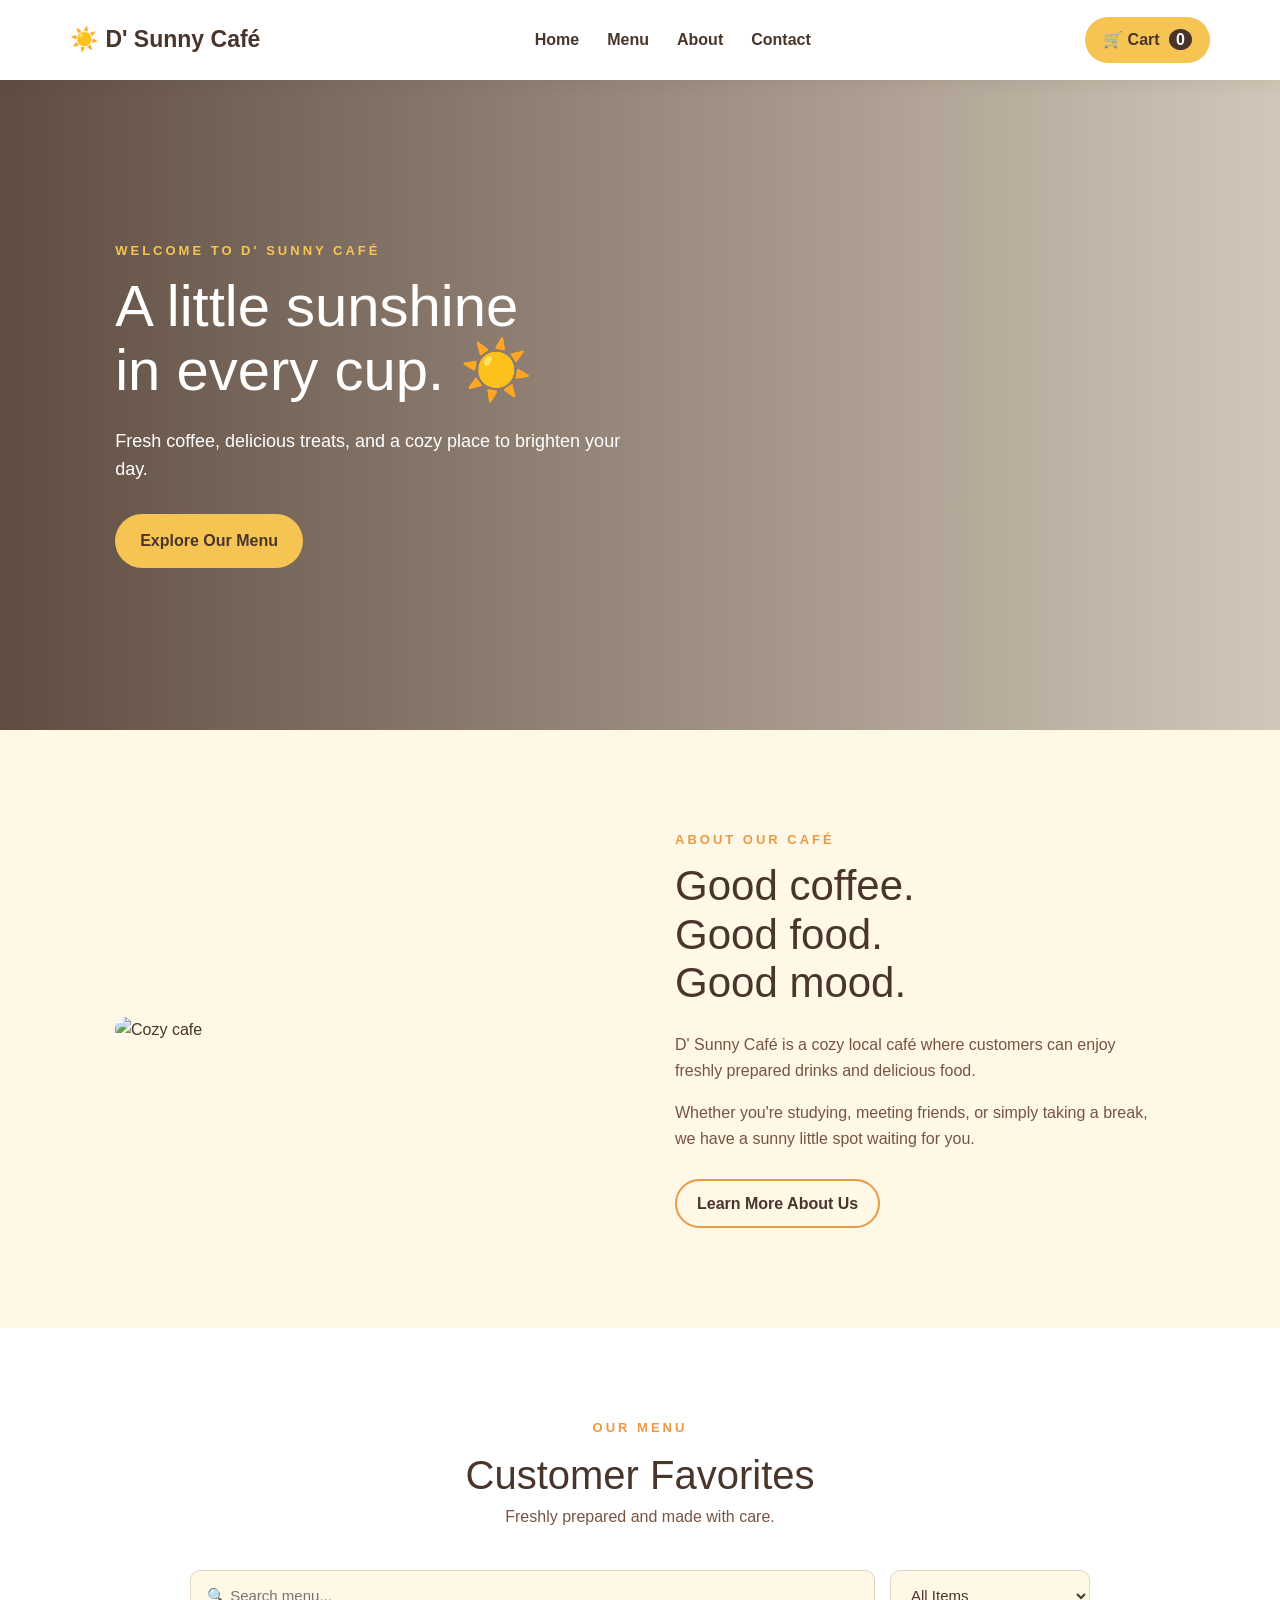
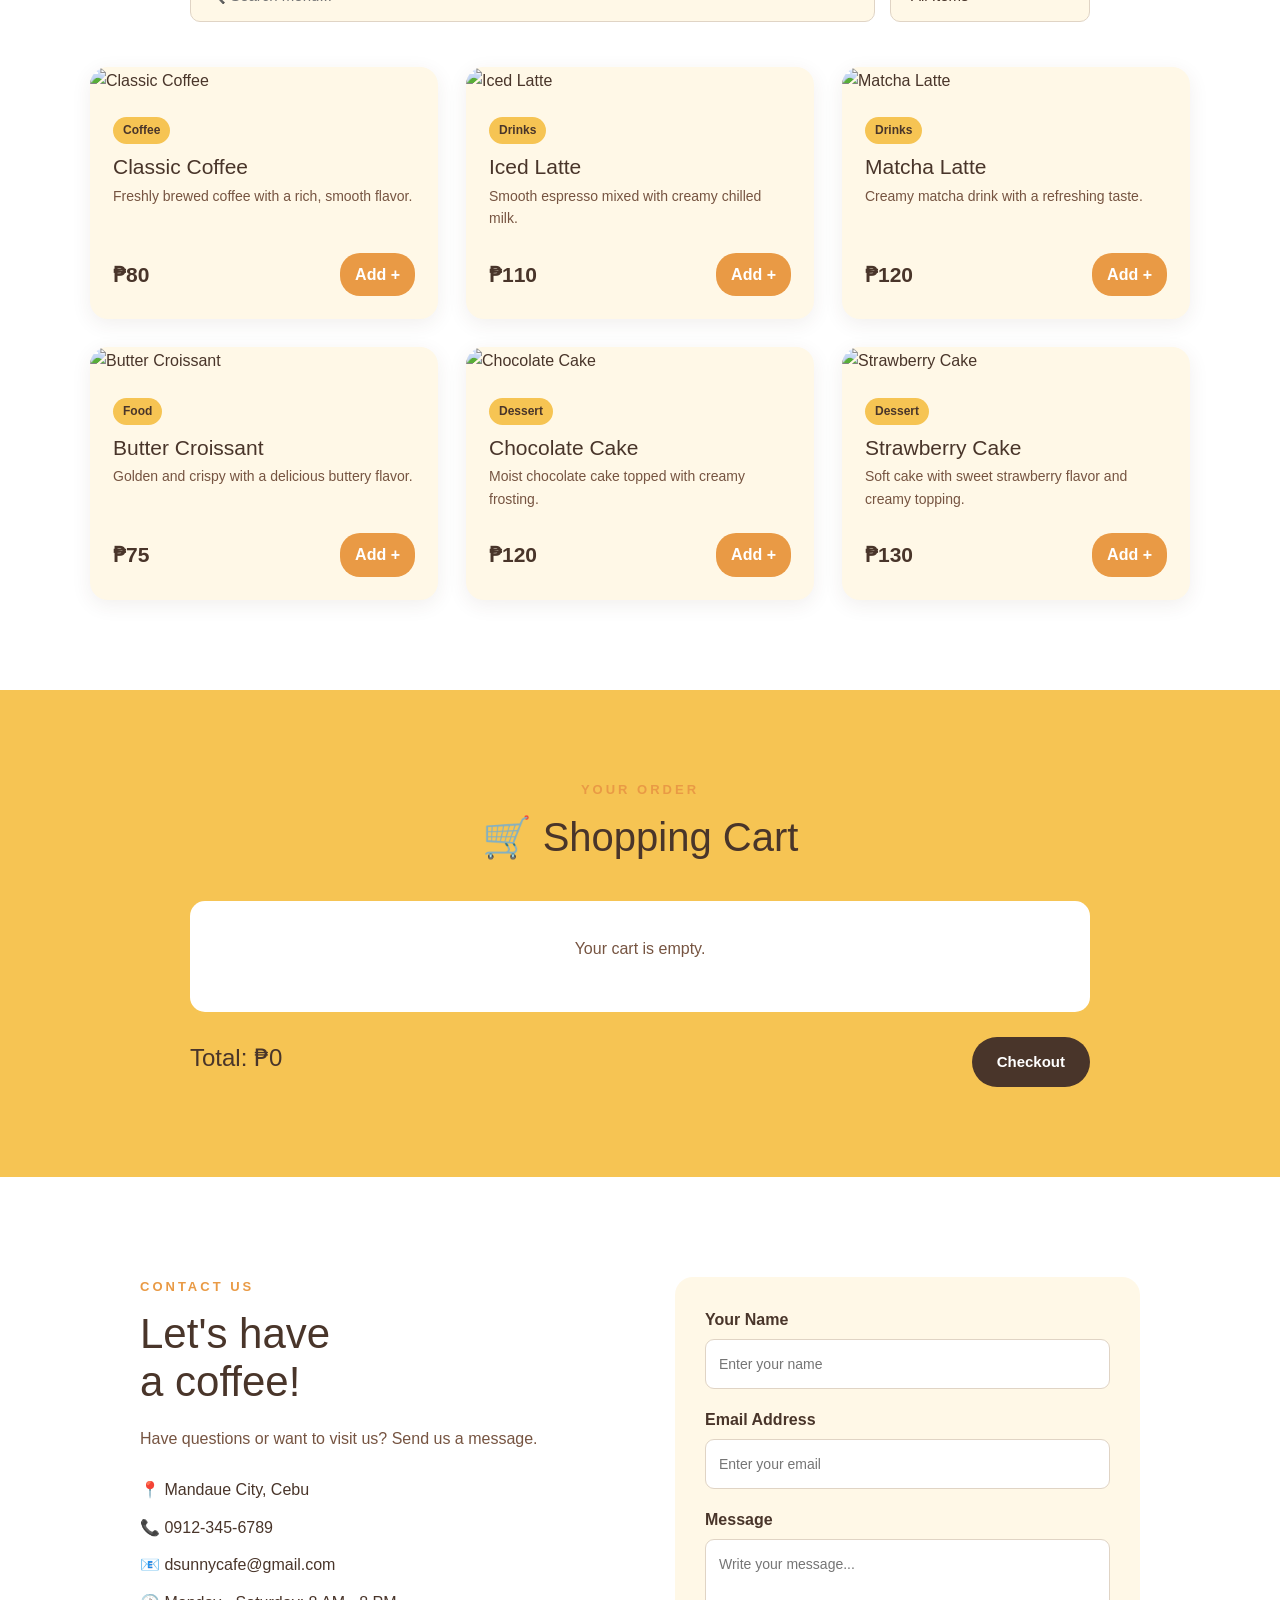
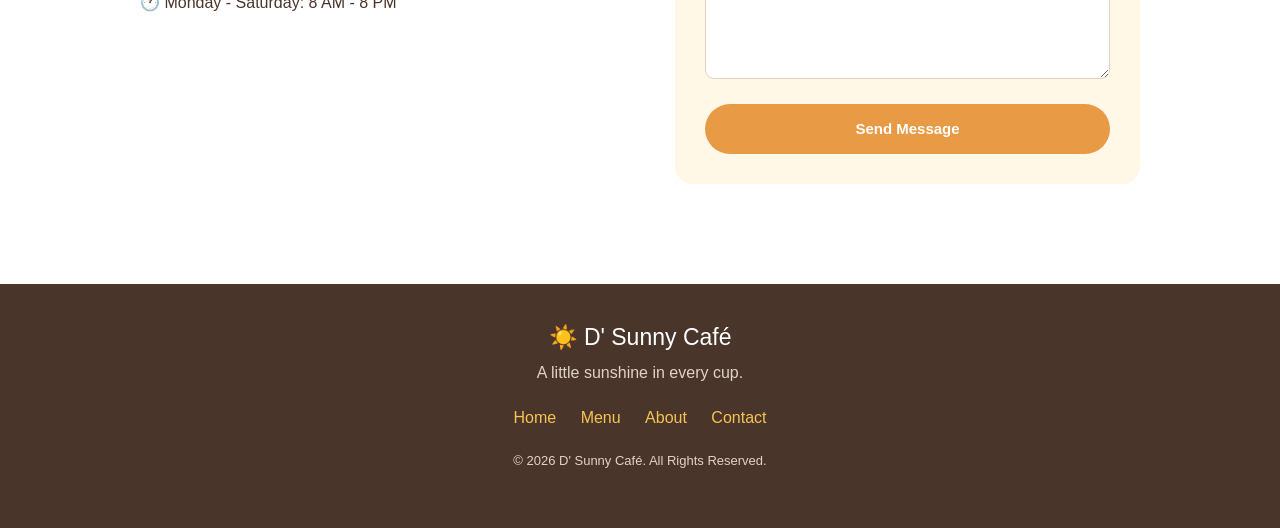
==== index.html @ ba23da24 "Add more bread" ====
<!DOCTYPE html>
<html lang="en">

<head>
    <meta charset="UTF-8">
    <meta name="viewport" content="width=device-width, initial-scale=1.0">

    <title>D' Sunny Café</title>

        <!-- Bootstrap CSS -->
    <link href="https://cdn.jsdelivr.net/npm/bootstrap@5.3.3/dist/css/bootstrap.min.css" rel="stylesheet">
    <link rel="stylesheet" href="style.css">
  
</head>

<body>

    <!-- ================= NAVIGATION ================= -->

    <header>

        <nav class="navbar">

            <a href="index.html" class="logo">
                ☀️ D' Sunny Café
            </a>

            <div class="nav-links">

                <a href="index.html">Home</a>

                <a href="#menu">Menu</a>

                <a href="about.html">About</a>

                <a href="#contact">Contact</a>

            </div>

            <button class="cart-button" onclick="goToCart()">
                🛒 Cart
                <span id="cart-count">0</span>
            </button>

        </nav>

    </header>


    <!-- ================= HERO ================= -->

    <section class="hero">

        <div class="hero-content">

            <p class="eyebrow">
                WELCOME TO D' SUNNY CAFÉ
            </p>

            <h1>
                A little sunshine<br>
                in every cup. ☀️
            </h1>

            <p class="hero-description">
                Fresh coffee, delicious treats, and a cozy
                place to brighten your day.
            </p>

            <a href="#menu" class="main-button">
                Explore Our Menu
            </a>

        </div>

    </section>


    <!-- ================= INTRODUCTION ================= -->

    <section class="intro">

        <div class="intro-image">

            <img
                src="https://images.unsplash.com/photo-1501339847302-ac426a4a7cbb?auto=format&fit=crop&w=1000&q=85"
                alt="Cozy cafe">

        </div>


        <div class="intro-text">

            <p class="eyebrow">
                ABOUT OUR CAFÉ
            </p>

            <h2>
                Good coffee.<br>
                Good food.<br>
                Good mood.
            </h2>

            <p>
                D' Sunny Café is a cozy local café where
                customers can enjoy freshly prepared drinks
                and delicious food.
            </p>

            <p>
                Whether you're studying, meeting friends,
                or simply taking a break, we have a sunny
                little spot waiting for you.
            </p>

            <a href="About.html" class="outline-button">
                Learn More About Us
            </a>

        </div>

    </section>


    <!-- ================= MENU ================= -->

    <section id="menu" class="menu-section">

        <div class="section-heading">

            <p class="eyebrow">
                OUR MENU
            </p>

            <h2>
                Customer Favorites
            </h2>

            <p>
                Freshly prepared and made with care.
            </p>

        </div>


        <!-- SEARCH + CATEGORY -->

        <div class="menu-controls">

            <input
                type="text"
                id="search"
                placeholder="🔍 Search menu..."
                onkeyup="filterMenu()">


            <select
                id="category"
                onchange="filterMenu()">

                <option value="all">
                    All Items
                </option>

                <option value="coffee">
                    Coffee
                </option>

                <option value="drinks">
                    Drinks
                </option>

                <option value="food">
                    Food
                </option>

                <option value="dessert">
                    Dessert
                </option>

            </select>

        </div>


        <!-- ================= PRODUCTS ================= -->

        <div class="menu-grid" id="menu-grid">


            <!-- PRODUCT 1 -->

            <div
                class="product-card"
                data-name="Classic Coffee"
                data-category="coffee">

                <img
                    src="https://images.unsplash.com/photo-1495474472287-4d71bcdd2085?auto=format&fit=crop&w=700&q=85"
                    alt="Classic Coffee">

                <div class="product-info">

                    <span class="category">
                        Coffee
                    </span>

                    <h3>
                        Classic Coffee
                    </h3>

                    <p>
                        Freshly brewed coffee with a rich,
                        smooth flavor.
                    </p>

                    <div class="product-bottom">

                        <strong>
                            ₱80
                        </strong>

                        <button
                            onclick="addToCart('Classic Coffee', 80)">

                            Add +

                        </button>

                    </div>

                </div>

            </div>


            <!-- PRODUCT 2 -->

            <div
                class="product-card"
                data-name="Iced Latte"
                data-category="drinks">

                <img
                    src="https://images.unsplash.com/photo-1461023058943-07fcbe16d735?auto=format&fit=crop&w=700&q=85"
                    alt="Iced Latte">

                <div class="product-info">

                    <span class="category">
                        Drinks
                    </span>

                    <h3>
                        Iced Latte
                    </h3>

                    <p>
                        Smooth espresso mixed with
                        creamy chilled milk.
                    </p>

                    <div class="product-bottom">

                        <strong>
                            ₱110
                        </strong>

                        <button
                            onclick="addToCart('Iced Latte', 110)">

                            Add +

                        </button>

                    </div>

                </div>

            </div>


            <!-- PRODUCT 3 -->

            <div
                class="product-card"
                data-name="Matcha Latte"
                data-category="drinks">

                <img
                    src="https://images.unsplash.com/photo-1515823064-d6e0c04616a7?auto=format&fit=crop&w=700&q=85"
                    alt="Matcha Latte">

                <div class="product-info">

                    <span class="category">
                        Drinks
                    </span>

                    <h3>
                        Matcha Latte
                    </h3>

                    <p>
                        Creamy matcha drink with
                        a refreshing taste.
                    </p>

                    <div class="product-bottom">

                        <strong>
                            ₱120
                        </strong>

                        <button
                            onclick="addToCart('Matcha Latte', 120)">

                            Add +

                        </button>

                    </div>

                </div>

            </div>


            <!-- PRODUCT 4 -->

            <div
                class="product-card"
                data-name="Butter Croissant"
                data-category="food">

                <img
                    src="https://images.unsplash.com/photo-1555507036-ab1f4038808a?auto=format&fit=crop&w=700&q=85"
                    alt="Butter Croissant">

                <div class="product-info">

                    <span class="category">
                        Food
                    </span>

                    <h3>
                        Butter Croissant
                    </h3>

                    <p>
                        Golden and crispy with
                        a delicious buttery flavor.
                    </p>

                    <div class="product-bottom">

                        <strong>
                            ₱75
                        </strong>

                        <button
                            onclick="addToCart('Butter Croissant', 75)">

                            Add +

                        </button>

                    </div>

                </div>

            </div>


            <!-- PRODUCT 5 -->

            <div
                class="product-card"
                data-name="Chocolate Cake"
                data-category="dessert">

                <img
                    src="https://images.unsplash.com/photo-1578985545062-69928b1d9587?auto=format&fit=crop&w=700&q=85"
                    alt="Chocolate Cake">

                <div class="product-info">

                    <span class="category">
                        Dessert
                    </span>

                    <h3>
                        Chocolate Cake
                    </h3>

                    <p>
                        Moist chocolate cake topped
                        with creamy frosting.
                    </p>

                    <div class="product-bottom">

                        <strong>
                            ₱120
                        </strong>

                        <button
                            onclick="addToCart('Chocolate Cake', 120)">

                            Add +

                        </button>

                    </div>

                </div>

            </div>


            <!-- PRODUCT 6 -->

            <div
                class="product-card"
                data-name="Strawberry Cake"
                data-category="dessert">

                <img
                    src="https://images.unsplash.com/photo-1565958011703-44f9829ba187?auto=format&fit=crop&w=700&q=85"
                    alt="Strawberry Cake">

                <div class="product-info">

                    <span class="category">
                        Dessert
                    </span>

                    <h3>
                        Strawberry Cake
                    </h3>

                    <p>
                        Soft cake with sweet strawberry
                        flavor and creamy topping.
                    </p>

                    <div class="product-bottom">

                        <strong>
                            ₱130
                        </strong>

                        <button
                            onclick="addToCart('Strawberry Cake', 130)">

                            Add +

                        </button>

                    </div>

                </div>

            </div>

        </div>

    </section>


    <!-- ================= CART ================= -->

    <section id="cart-section" class="cart-section">

        <div class="section-heading">

            <p class="eyebrow">
                YOUR ORDER
            </p>

            <h2>
                🛒 Shopping Cart
            </h2>

        </div>


        <div id="cart">

            <p class="empty-cart">
                Your cart is empty.
            </p>

        </div>


        <div class="cart-summary">

            <h3 id="total">
                Total: ₱0
            </h3>

            <button
                class="checkout-button"
                onclick="checkout()">

                Checkout

            </button>

        </div>

    </section>


    <!-- ================= CONTACT ================= -->

    <section id="contact" class="contact-section">

        <div class="contact-container">


            <div class="contact-info">

                <p class="eyebrow">
                    CONTACT US
                </p>

                <h2>
                    Let's have<br>
                    a coffee!
                </h2>

                <p>
                    Have questions or want to visit us?
                    Send us a message.
                </p>


                <div class="contact-details">

                    <p>
                        📍 Mandaue City, Cebu
                    </p>

                    <p>
                        📞 0912-345-6789
                    </p>

                    <p>
                        📧 dsunnycafe@gmail.com
                    </p>

                    <p>
                        🕐 Monday - Saturday: 8 AM - 8 PM
                    </p>

                </div>

            </div>


            <!-- CONTACT FORM -->

            <form id="contact-form">

                <label for="name">
                    Your Name
                </label>

                <input
                    type="text"
                    id="name"
                    placeholder="Enter your name"
                    required>


                <label for="email">
                    Email Address
                </label>

                <input
                    type="email"
                    id="email"
                    placeholder="Enter your email"
                    required>


                <label for="message">
                    Message
                </label>

                <textarea
                    id="message"
                    rows="5"
                    placeholder="Write your message..."
                    required></textarea>


                <button type="submit">
                    Send Message
                </button>

            </form>

        </div>

    </section>


    <!-- ================= FOOTER ================= -->

    <footer>

        <h3>
            ☀️ D' Sunny Café
        </h3>

        <p>
            A little sunshine in every cup.
        </p>

        <div class="footer-links">

            <a href="Index.html">
                Home
            </a>

            <a href="#menu">
                Menu
            </a>

            <a href="About.html">
                About
            </a>

            <a href="#contact">
                Contact
            </a>

        </div>

        <p class="copyright">
            © 2026 D' Sunny Café. All Rights Reserved.
        </p>

    </footer>

        <!-- Bootstrap JS -->
    <script src="https://cdn.jsdelivr.net/npm/bootstrap@5.3.3/dist/js/bootstrap.bundle.min.js"></script>
    <script src="script.js"></script>
</body>

</html>
---- style.css ----
/* ==========================================
   D' SUNNY CAFÉ
   COLOR PALETTE

   Dark Brown  #49352A
   Brown       #765441
   Sunny       #F6C453
   Orange      #E99A45
   Cream       #FFF8E7
   Sage        #879878
   White       #FFFFFF
========================================== */


/* ==========================================
   RESET
========================================== */

* {
    margin: 0;
    padding: 0;
    box-sizing: border-box;
}


html {
    scroll-behavior: smooth;
}


body {
    font-family:
        Arial,
        Helvetica,
        sans-serif;

    background: #FFF8E7;

    color: #49352A;

    line-height: 1.6;
}


/* ==========================================
   NAVIGATION
========================================== */

header {
    background: #FFFFFF;

    position: sticky;

    top: 0;

    z-index: 1000;

    box-shadow:
        0 3px 15px rgba(73, 53, 42, 0.08);
}


.navbar {
    max-width: 1200px;

    margin: auto;

    padding: 17px 30px;

    display: flex;

    justify-content: space-between;

    align-items: center;
}


.logo {
    color: #49352A;

    text-decoration: none;

    font-size: 23px;

    font-weight: bold;
}


.nav-links {
    display: flex;

    gap: 28px;
}


.nav-links a {
    color: #49352A;

    text-decoration: none;

    font-weight: bold;

    transition: 0.3s;
}


.nav-links a:hover {
    color: #E99A45;
}


.cart-button {
    border: none;

    background: #F6C453;

    color: #49352A;

    padding: 10px 18px;

    border-radius: 25px;

    text-decoration: none;

    font-weight: bold;

    cursor: pointer;

    transition: 0.3s;
}


.cart-button:hover {
    background: #E99A45;

    color: white;
}


#cart-count {
    background: #49352A;

    color: white;

    border-radius: 50%;

    padding: 2px 7px;

    margin-left: 5px;
}


/* ==========================================
   HERO
========================================== */

.hero {
    min-height: 650px;

    display: flex;

    align-items: center;

    padding: 70px 9%;

    background-image:

        linear-gradient(
            90deg,
            rgba(73, 53, 42, 0.88),
            rgba(73, 53, 42, 0.25)
        ),

        url(
            "https://images.unsplash.com/photo-1445116572660-236099ec97a0?auto=format&fit=crop&w=1600&q=85"
        );

    background-size: cover;

    background-position: center;
}


.hero-content {
    max-width: 650px;

    color: white;
}


.eyebrow {
    color: #E99A45;

    font-size: 13px;

    letter-spacing: 3px;

    font-weight: bold;

    margin-bottom: 12px;
}


.hero .eyebrow {
    color: #F6C453;
}


.hero h1 {
    font-size: 58px;

    line-height: 1.1;

    margin-bottom: 25px;
}


.hero-description {
    font-size: 18px;

    max-width: 520px;

    margin-bottom: 30px;
}


.main-button {
    display: inline-block;

    background: #F6C453;

    color: #49352A;

    padding: 14px 25px;

    border-radius: 30px;

    text-decoration: none;

    font-weight: bold;

    transition: 0.3s;
}


.main-button:hover {
    background: #E99A45;

    color: white;

    transform: translateY(-3px);
}


/* ==========================================
   INTRO
========================================== */

.intro {
    max-width: 1100px;

    margin: auto;

    padding: 100px 25px;

    display: grid;

    grid-template-columns: 1fr 1fr;

    gap: 70px;

    align-items: center;
}


.intro-image img {
    width: 100%;

    height: 450px;

    object-fit: cover;

    border-radius: 20px;
}


.intro-text h2 {
    font-size: 42px;

    line-height: 1.15;

    margin-bottom: 25px;
}


.intro-text p:not(.eyebrow) {
    color: #765441;

    margin-bottom: 17px;
}


.outline-button {
    display: inline-block;

    margin-top: 10px;

    border: 2px solid #E99A45;

    color: #49352A;

    padding: 10px 20px;

    border-radius: 25px;

    text-decoration: none;

    font-weight: bold;

    transition: 0.3s;
}


.outline-button:hover {
    background: #E99A45;

    color: white;
}


/* ==========================================
   MENU SECTION
========================================== */

.menu-section {
    background: #FFFFFF;

    padding: 90px 25px;
}


.section-heading {
    text-align: center;

    margin-bottom: 40px;
}


.section-heading h2 {
    font-size: 40px;

    margin-bottom: 5px;
}


.section-heading p:last-child {
    color: #765441;
}


/* ==========================================
   SEARCH + FILTER
========================================== */

.menu-controls {
    max-width: 900px;

    margin: 0 auto 45px;

    display: flex;

    gap: 15px;
}


.menu-controls input,
.menu-controls select {
    padding: 13px 16px;

    border: 1px solid #E0D4C5;

    border-radius: 10px;

    background: #FFF8E7;

    color: #49352A;

    font-size: 15px;

    outline: none;
}


.menu-controls input {
    flex: 1;
}


.menu-controls select {
    width: 200px;
}


.menu-controls input:focus,
.menu-controls select:focus {
    border-color: #E99A45;
}


/* ==========================================
   MENU GRID
========================================== */

.menu-grid {
    max-width: 1100px;

    margin: auto;

    display: grid;

    grid-template-columns:
        repeat(3, 1fr);

    gap: 28px;
}


/* ==========================================
   PRODUCT CARD
========================================== */

.product-card {
    background: #FFF8E7;

    border-radius: 18px;

    overflow: hidden;

    box-shadow:
        0 5px 20px rgba(73, 53, 42, 0.08);

    transition: 0.3s;
}


.product-card:hover {
    transform: translateY(-8px);

    box-shadow:
        0 12px 30px rgba(73, 53, 42, 0.15);
}


.product-card img {
    width: 100%;

    height: 280px;

    object-fit: cover;
}


.product-info {
    padding: 23px;
}


.category {
    display: inline-block;

    background: #F6C453;

    color: #49352A;

    padding: 4px 10px;

    border-radius: 15px;

    font-size: 12px;

    font-weight: bold;

    margin-bottom: 10px;
}


.product-info h3 {
    font-size: 21px;

    margin-bottom: 5px;
}


.product-info p {
    color: #765441;

    font-size: 14px;

    min-height: 50px;
}


.product-bottom {
    display: flex;

    justify-content: space-between;

    align-items: center;

    margin-top: 18px;
}


.product-bottom strong {
    font-size: 21px;

    color: #49352A;
}


.product-bottom button {
    border: none;

    background: #E99A45;

    color: white;

    padding: 9px 15px;

    border-radius: 20px;

    font-weight: bold;

    cursor: pointer;

    transition: 0.3s;
}


.product-bottom button:hover {
    background: #49352A;
}


/* ==========================================
   CART
========================================== */

.cart-section {
    padding: 90px 25px;

    background: #F6C453;
}


#cart {
    max-width: 900px;

    margin: auto;

    background: white;

    border-radius: 15px;

    overflow: hidden;
}


.empty-cart {
    text-align: center;

    padding: 35px;

    color: #765441;
}


.cart-item {
    display: grid;

    grid-template-columns:
        2fr 1fr 1fr auto;

    align-items: center;

    gap: 20px;

    padding: 20px 25px;

    border-bottom: 1px solid #eee;
}


.cart-product p {
    color: #765441;

    font-size: 13px;
}


.quantity-controls {
    display: flex;

    align-items: center;

    gap: 10px;
}


.quantity-controls button {
    border: none;

    background: #E99A45;

    color: white;

    width: 30px;

    height: 30px;

    border-radius: 50%;

    cursor: pointer;

    font-size: 18px;
}


.quantity-controls span {
    font-weight: bold;
}


.remove-button {
    border: none;

    background: #E9DED5;

    color: #765441;

    padding: 7px 12px;

    border-radius: 15px;

    cursor: pointer;
}


.remove-button:hover {
    background: #D8C8BC;
}


.cart-summary {
    max-width: 900px;

    margin: 25px auto 0;

    display: flex;

    justify-content: space-between;

    align-items: center;
}


.cart-summary h3 {
    font-size: 24px;
}


.checkout-button {
    border: none;

    background: #49352A;

    color: white;

    padding: 13px 25px;

    border-radius: 25px;

    cursor: pointer;

    font-weight: bold;

    font-size: 15px;
}


.checkout-button:hover {
    background: #765441;
}


/* ==========================================
   CONTACT
========================================== */

.contact-section {
    padding: 100px 25px;

    background: #FFFFFF;
}


.contact-container {
    max-width: 1000px;

    margin: auto;

    display: grid;

    grid-template-columns: 1fr 1fr;

    gap: 70px;

    align-items: start;
}


.contact-info h2 {
    font-size: 42px;

    line-height: 1.15;

    margin-bottom: 20px;
}


.contact-info > p:not(.eyebrow) {
    color: #765441;

    margin-bottom: 25px;
}


.contact-details p {
    margin: 12px 0;
}


/* ==========================================
   CONTACT FORM
========================================== */

#contact-form {
    background: #FFF8E7;

    padding: 30px;

    border-radius: 18px;
}


#contact-form label {
    display: block;

    font-weight: bold;

    margin-bottom: 6px;
}


#contact-form input,
#contact-form textarea {
    width: 100%;

    border: 1px solid #E0D4C5;

    padding: 13px;

    border-radius: 9px;

    margin-bottom: 18px;

    font-family: inherit;

    font-size: 14px;

    outline: none;

    background: white;
}


#contact-form input:focus,
#contact-form textarea:focus {
    border-color: #E99A45;
}


#contact-form button {
    width: 100%;

    border: none;

    background: #E99A45;

    color: white;

    padding: 13px;

    border-radius: 25px;

    font-weight: bold;

    cursor: pointer;

    font-size: 15px;
}


#contact-form button:hover {
    background: #49352A;
}


/* ==========================================
   ABOUT HERO
========================================== */

.about-hero {
    min-height: 450px;

    display: flex;

    justify-content: center;

    align-items: center;

    text-align: center;

    padding: 50px;

    color: white;

    background-image:

        linear-gradient(
            rgba(73, 53, 42, 0.75),
            rgba(73, 53, 42, 0.75)
        ),

        url(
            "https://images.unsplash.com/photo-1495474472287-4d71bcdd2085?auto=format&fit=crop&w=1600&q=85"
        );

    background-size: cover;

    background-position: center;
}


.about-hero .eyebrow {
    color: #F6C453;
}


.about-hero h1 {
    font-size: 52px;

    line-height: 1.1;

    margin-bottom: 20px;
}


/* ==========================================
   ABOUT SECTION
========================================== */

.about-section {
    max-width: 1100px;

    margin: auto;

    padding: 100px 25px;

    display: grid;

    grid-template-columns: 1fr 1fr;

    gap: 70px;

    align-items: center;
}


.about-image img {
    width: 100%;

    height: 500px;

    object-fit: cover;

    border-radius: 20px;
}


.about-text h2 {
    font-size: 40px;

    line-height: 1.15;

    margin-bottom: 25px;
}


.about-text p {
    color: #765441;

    margin-bottom: 15px;
}


.about-text h3 {
    margin-top: 25px;

    margin-bottom: 5px;
}


/* ==========================================
   VALUES
========================================== */

.values-section {
    background: #FFFFFF;

    padding: 90px 25px;
}


.values-grid {
    max-width: 1000px;

    margin: auto;

    display: grid;

    grid-template-columns:
        repeat(3, 1fr);

    gap: 25px;
}


.value-card {
    background: #FFF8E7;

    padding: 35px 25px;

    text-align: center;

    border-radius: 18px;
}


.value-icon {
    font-size: 40px;

    margin-bottom: 15px;
}


.value-card h3 {
    margin-bottom: 10px;
}


.value-card p {
    color: #765441;
}


/* ==========================================
   ABOUT CTA
========================================== */

.about-cta {
    padding: 80px 25px;

    text-align: center;

    background: #899878;

    color: white;
}


.about-cta h2 {
    font-size: 35px;

    margin-bottom: 10px;
}


.about-cta p {
    margin-bottom: 25px;
}


.about-cta a {
    display: inline-block;

    background: white;

    color: #49352A;

    padding: 12px 23px;

    border-radius: 25px;

    text-decoration: none;

    font-weight: bold;
}


/* ==========================================
   FOOTER
========================================== */

footer {
    background: #49352A;

    color: white;

    text-align: center;

    padding: 40px 25px;
}


footer h3 {
    font-size: 23px;

    margin-bottom: 8px;
}


footer p {
    color: #E0D4C5;
}


.footer-links {
    margin: 20px 0;
}


.footer-links a {
    color: #F6C453;

    text-decoration: none;

    margin: 0 10px;
}


.footer-links a:hover {
    text-decoration: underline;
}


.copyright {
    margin-top: 20px;

    font-size: 13px;
}


/* ==========================================
   RESPONSIVE
========================================== */

@media (max-width: 950px) {

    .navbar {
        flex-wrap: wrap;

        gap: 15px;
    }


    .menu-grid {
        grid-template-columns:
            repeat(2, 1fr);
    }


    .intro,
    .about-section,
    .contact-container {
        grid-template-columns: 1fr;

        gap: 40px;
    }


    .values-grid {
        grid-template-columns:
            repeat(2, 1fr);
    }


    .hero h1 {
        font-size: 48px;
    }

}


@media (max-width: 650px) {

    .navbar {
        flex-direction: column;
    }


    .nav-links {
        flex-wrap: wrap;

        justify-content: center;

        gap: 15px;
    }


    .menu-grid {
        grid-template-columns: 1fr;
    }


    .menu-controls {
        flex-direction: column;
    }


    .menu-controls select {
        width: 100%;
    }


    .hero {
        min-height: 550px;

        padding: 40px 25px;
    }


    .hero h1 {
        font-size: 38px;
    }


    .intro-text h2,
    .contact-info h2,
    .about-text h2 {
        font-size: 32px;
    }


    .about-hero h1 {
        font-size: 38px;
    }


    .cart-item {
        grid-template-columns: 1fr;

        gap: 10px;
    }


    .cart-summary {
        flex-direction: column;

        gap: 20px;
    }


    .values-grid {
        grid-template-columns: 1fr;
    }

}
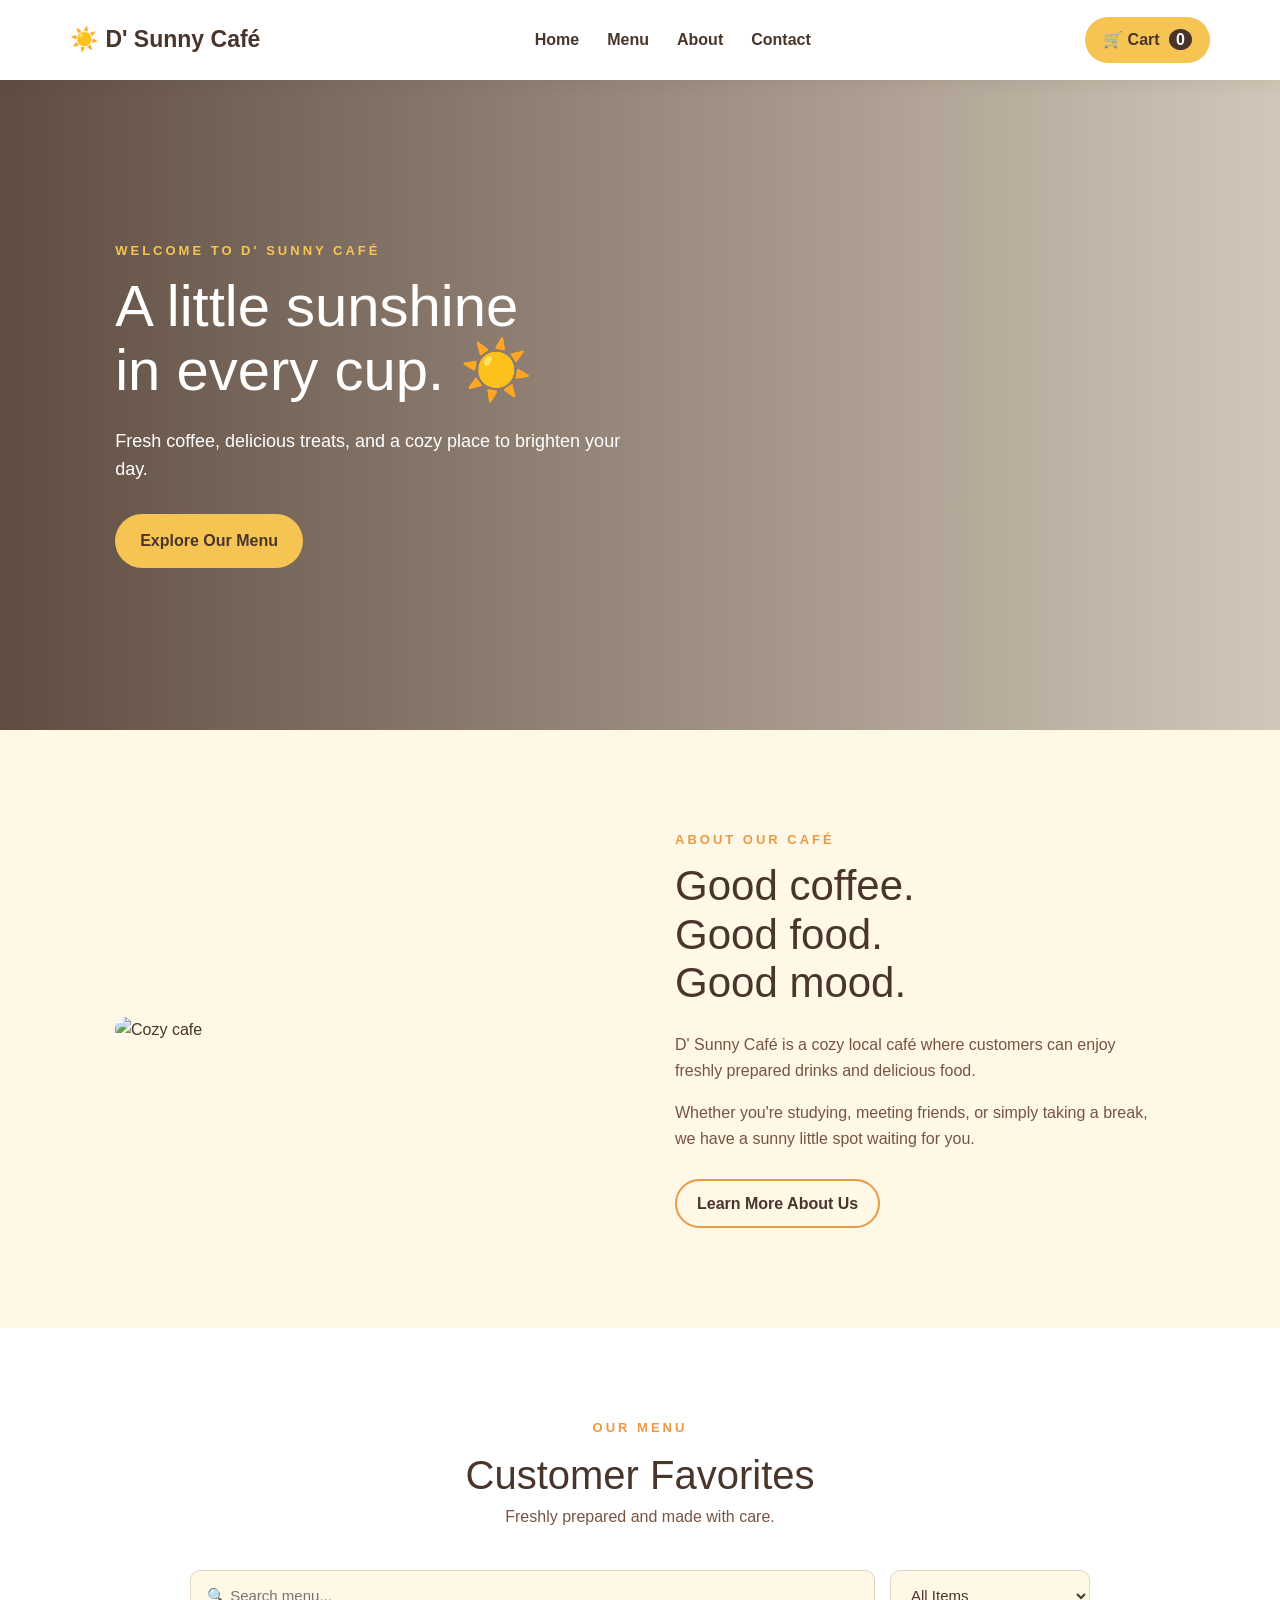
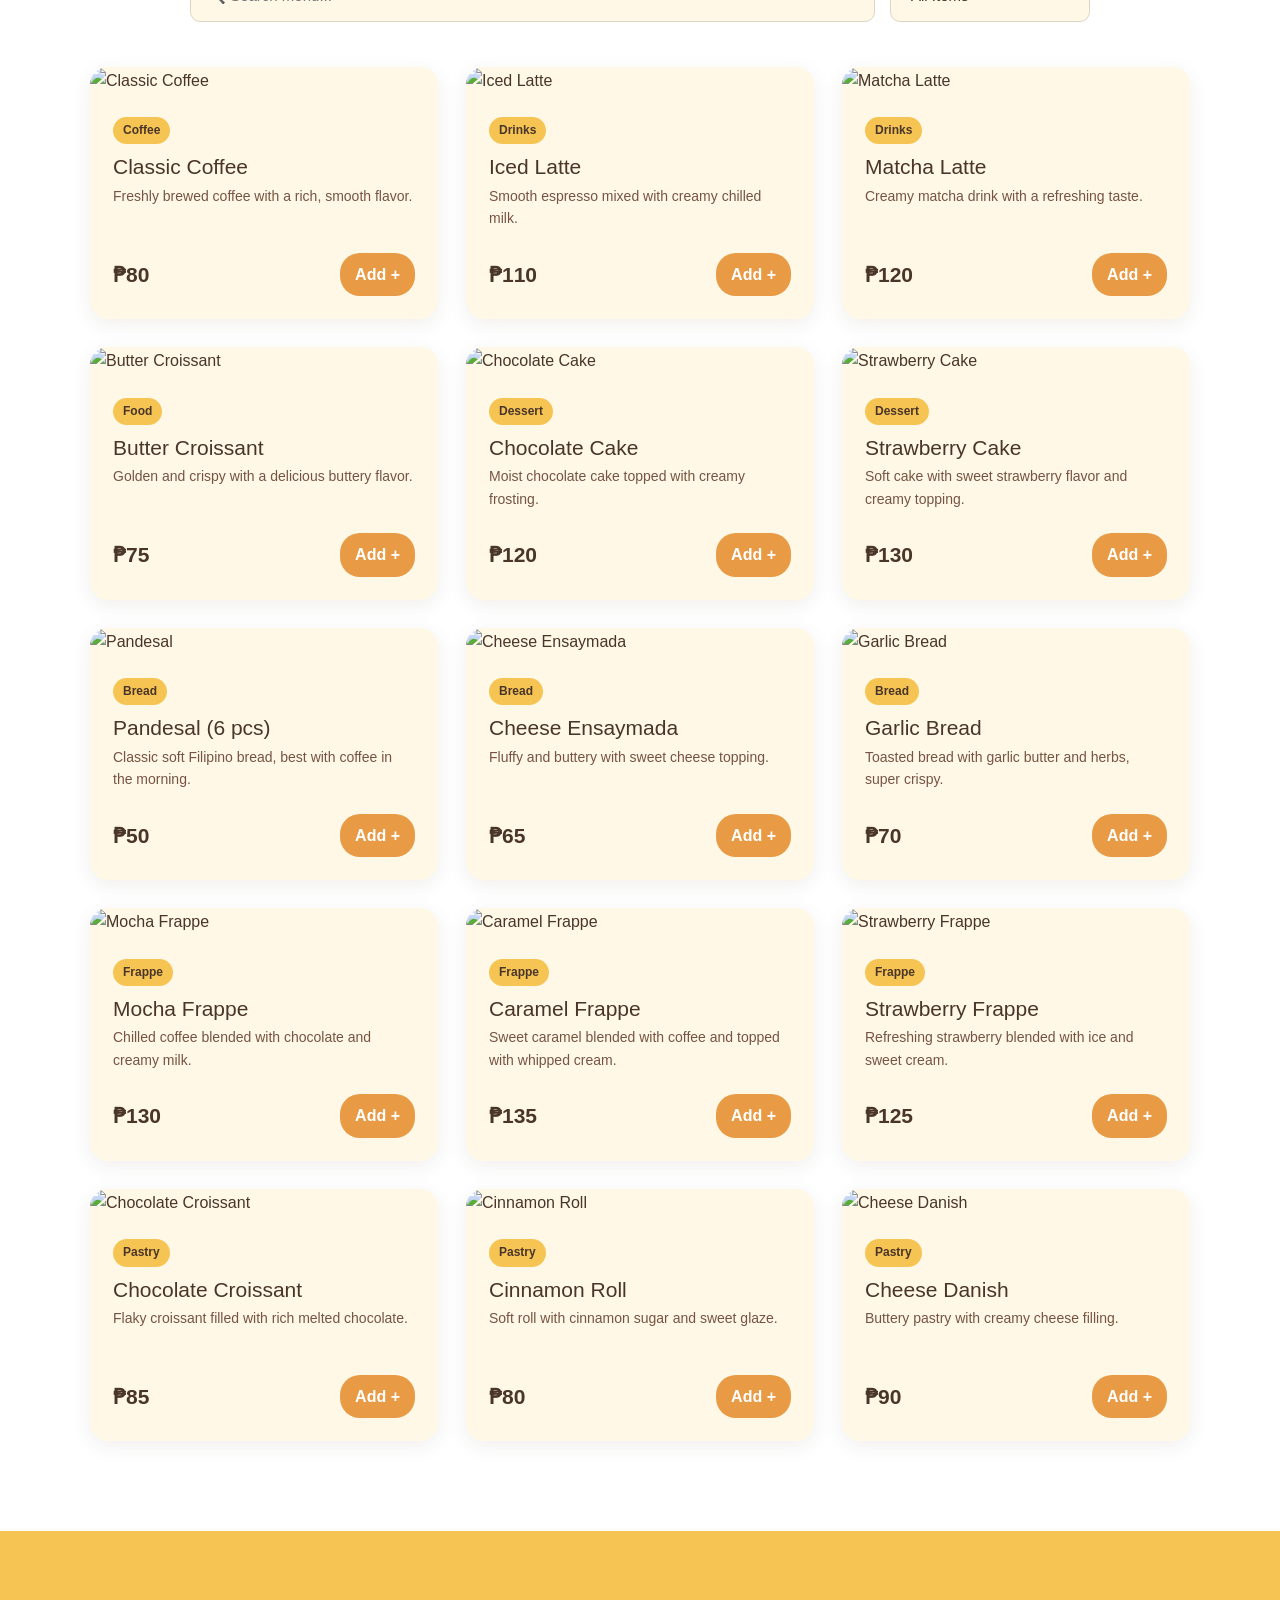
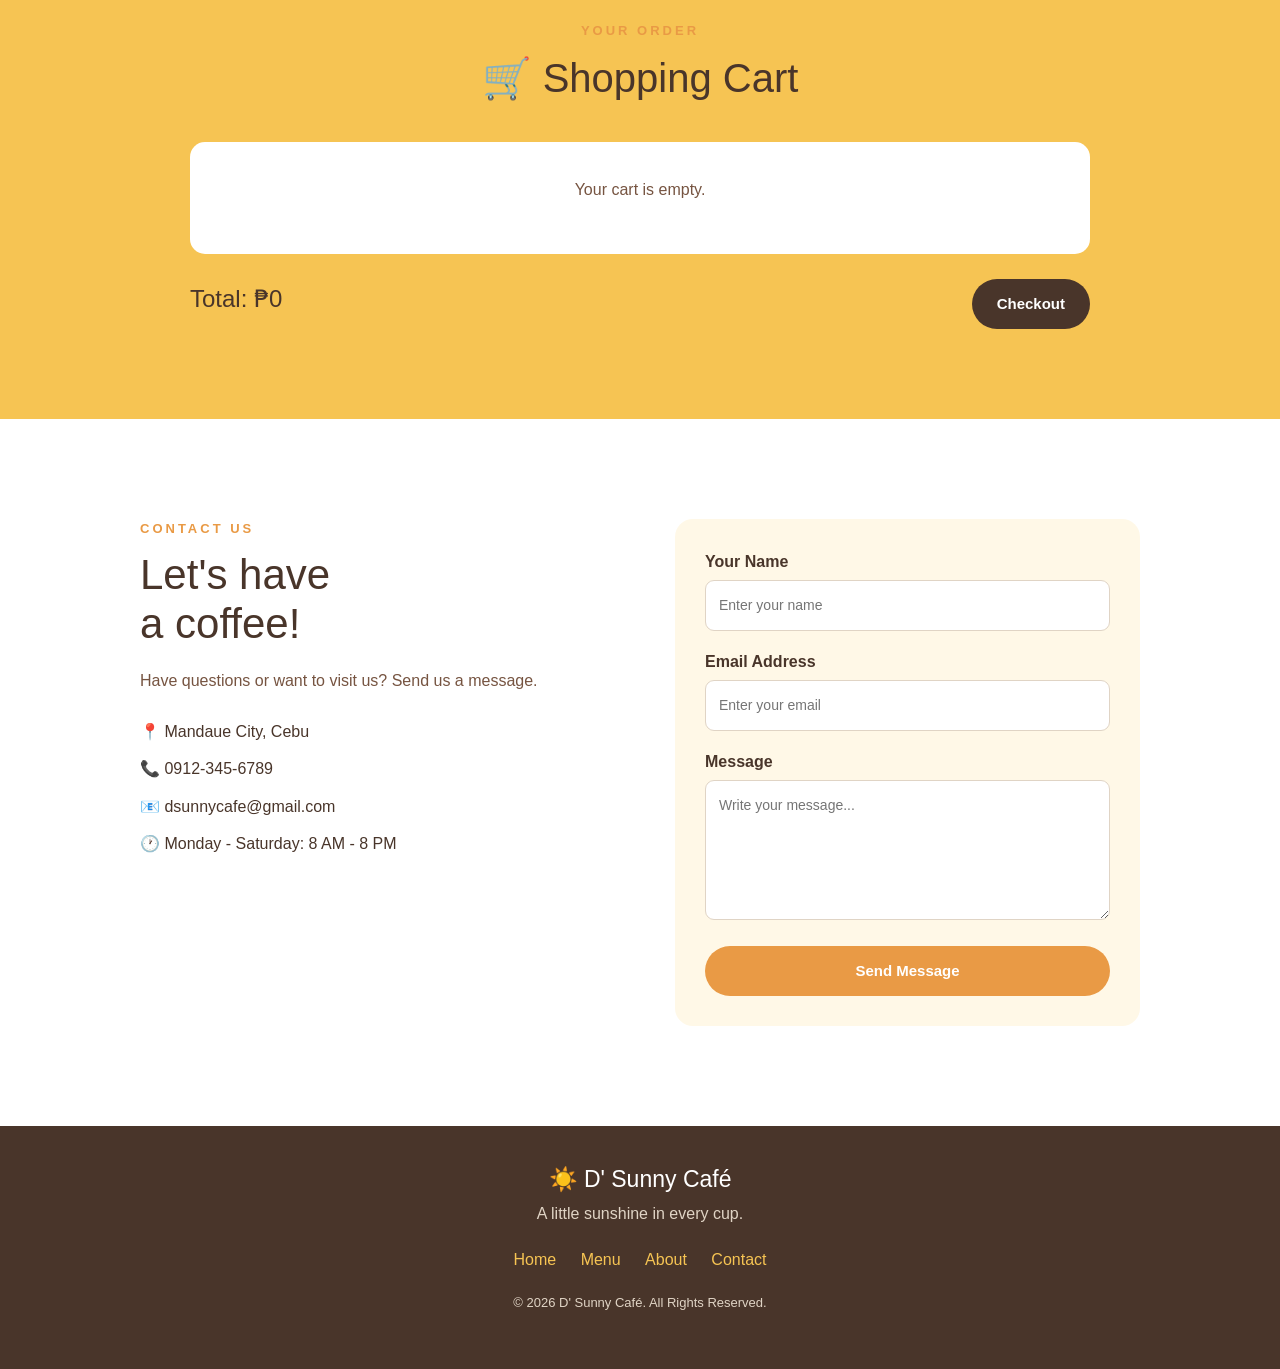
==== commit 32427a6d: "Add more drinks products like frappe" ====
--- a/index.html
+++ b/index.html
@@ -143,7 +143,7 @@
         </div>
 
 
-        <!-- SEARCH + CATEGORY -->
+<!-- SEARCH + CATEGORY -->
 
         <div class="menu-controls">
 
@@ -153,7 +153,6 @@
                 placeholder="🔍 Search menu..."
                 onkeyup="filterMenu()">
 
-
             <select
                 id="category"
                 onchange="filterMenu()">
@@ -178,15 +177,25 @@
                     Dessert
                 </option>
 
+                <option value="bread">
+                    Bread
+                </option>
+
+                <option value="frappe">
+                    Frappe
+                </option>
+
+                <option value="pastry">
+                    Pastry
+                </option>
+
             </select>
 
         </div>
 
-
         <!-- ================= PRODUCTS ================= -->
 
         <div class="menu-grid" id="menu-grid">
-
 
             <!-- PRODUCT 1 -->
 
@@ -233,7 +242,6 @@
 
             </div>
 
-
             <!-- PRODUCT 2 -->
 
             <div
@@ -279,7 +287,6 @@
 
             </div>
 
-
             <!-- PRODUCT 3 -->
 
             <div
@@ -325,7 +332,6 @@
 
             </div>
 
-
             <!-- PRODUCT 4 -->
 
             <div
@@ -371,7 +377,6 @@
 
             </div>
 
-
             <!-- PRODUCT 5 -->
 
             <div
@@ -417,7 +422,6 @@
 
             </div>
 
-
             <!-- PRODUCT 6 -->
 
             <div
@@ -463,10 +467,135 @@
 
             </div>
 
+            <!-- PRODUCT 7 - BREAD -->
+            <div class="product-card" data-name="Pandesal (6 pcs)" data-category="bread">
+                <img src="https://images.unsplash.com/photo-1549931319-a545dcf3bc73?auto=format&fit=crop&w=700&q=85" alt="Pandesal">
+                <div class="product-info">
+                    <span class="category">Bread</span>
+                    <h3>Pandesal (6 pcs)</h3>
+                    <p>Classic soft Filipino bread, best with coffee in the morning.</p>
+                    <div class="product-bottom">
+                        <strong>₱50</strong>
+                        <button onclick="addToCart('Pandesal (6 pcs)', 50)">Add +</button>
+                    </div>
+                </div>
+            </div>
+
+            <!-- PRODUCT 8 - BREAD -->
+            <div class="product-card" data-name="Cheese Ensaymada" data-category="bread">
+                <img src="https://images.unsplash.com/photo-1509440159596-0249088772ff?auto=format&fit=crop&w=700&q=85" alt="Cheese Ensaymada">
+                <div class="product-info">
+                    <span class="category">Bread</span>
+                    <h3>Cheese Ensaymada</h3>
+                    <p>Fluffy and buttery with sweet cheese topping.</p>
+                    <div class="product-bottom">
+                        <strong>₱65</strong>
+                        <button onclick="addToCart('Cheese Ensaymada', 65)">Add +</button>
+                    </div>
+                </div>
+            </div>
+
+            <!-- PRODUCT 9 - BREAD -->
+            <div class="product-card" data-name="Garlic Bread" data-category="bread">
+                <img src="https://images.unsplash.com/photo-1619531038897-deaff57a9df3?auto=format&fit=crop&w=700&q=85" alt="Garlic Bread">
+                <div class="product-info">
+                    <span class="category">Bread</span>
+                    <h3>Garlic Bread</h3>
+                    <p>Toasted bread with garlic butter and herbs, super crispy.</p>
+                    <div class="product-bottom">
+                        <strong>₱70</strong>
+                        <button onclick="addToCart('Garlic Bread', 70)">Add +</button>
+                    </div>
+                </div>
+            </div>
+
+            <!-- PRODUCT 10 - FRAPPE -->
+            <div class="product-card" data-name="Mocha Frappe" data-category="frappe">
+                <img src="https://images.unsplash.com/photo-1461023058943-07fcbe16d735?auto=format&fit=crop&w=700&q=85" alt="Mocha Frappe">
+                <div class="product-info">
+                    <span class="category">Frappe</span>
+                    <h3>Mocha Frappe</h3>
+                    <p>Chilled coffee blended with chocolate and creamy milk.</p>
+                    <div class="product-bottom">
+                        <strong>₱130</strong>
+                        <button onclick="addToCart('Mocha Frappe', 130)">Add +</button>
+                    </div>
+                </div>
+            </div>
+
+            <!-- PRODUCT 11 - FRAPPE -->
+            <div class="product-card" data-name="Caramel Frappe" data-category="frappe">
+                <img src="https://images.unsplash.com/photo-1579954115545-a95591f28bfc?auto=format&fit=crop&w=700&q=85" alt="Caramel Frappe">
+                <div class="product-info">
+                    <span class="category">Frappe</span>
+                    <h3>Caramel Frappe</h3>
+                    <p>Sweet caramel blended with coffee and topped with whipped cream.</p>
+                    <div class="product-bottom">
+                        <strong>₱135</strong>
+                        <button onclick="addToCart('Caramel Frappe', 135)">Add +</button>
+                    </div>
+                </div>
+            </div>
+
+            <!-- PRODUCT 12 - FRAPPE -->
+            <div class="product-card" data-name="Strawberry Frappe" data-category="frappe">
+                <img src="https://images.unsplash.com/photo-1553530666-ba11a985da69?auto=format&fit=crop&w=700&q=85" alt="Strawberry Frappe">
+                <div class="product-info">
+                    <span class="category">Frappe</span>
+                    <h3>Strawberry Frappe</h3>
+                    <p>Refreshing strawberry blended with ice and sweet cream.</p>
+                    <div class="product-bottom">
+                        <strong>₱125</strong>
+                        <button onclick="addToCart('Strawberry Frappe', 125)">Add +</button>
+                    </div>
+                </div>
+            </div>
+
+            <!-- PRODUCT 13 - PASTRY -->
+            <div class="product-card" data-name="Chocolate Croissant" data-category="pastry">
+                <img src="https://images.unsplash.com/photo-1556911220-e15b29be8c8f?auto=format&fit=crop&w=700&q=85" alt="Chocolate Croissant">
+                <div class="product-info">
+                    <span class="category">Pastry</span>
+                    <h3>Chocolate Croissant</h3>
+                    <p>Flaky croissant filled with rich melted chocolate.</p>
+                    <div class="product-bottom">
+                        <strong>₱85</strong>
+                        <button onclick="addToCart('Chocolate Croissant', 85)">Add +</button>
+                    </div>
+                </div>
+            </div>
+
+            <!-- PRODUCT 14 - PASTRY -->
+            <div class="product-card" data-name="Cinnamon Roll" data-category="pastry">
+                <img src="https://images.unsplash.com/photo-1509365465985-25d11c17e812?auto=format&fit=crop&w=700&q=85" alt="Cinnamon Roll">
+                <div class="product-info">
+                    <span class="category">Pastry</span>
+                    <h3>Cinnamon Roll</h3>
+                    <p>Soft roll with cinnamon sugar and sweet glaze.</p>
+                    <div class="product-bottom">
+                        <strong>₱80</strong>
+                        <button onclick="addToCart('Cinnamon Roll', 80)">Add +</button>
+                    </div>
+                </div>
+            </div>
+
+            <!-- PRODUCT 15 - PASTRY -->
+            <div class="product-card" data-name="Cheese Danish" data-category="pastry">
+                <img src="https://images.unsplash.com/photo-1555507036-ab1f4038808a?auto=format&fit=crop&w=700&q=85" alt="Cheese Danish">
+                <div class="product-info">
+                    <span class="category">Pastry</span>
+                    <h3>Cheese Danish</h3>
+                    <p>Buttery pastry with creamy cheese filling.</p>
+                    <div class="product-bottom">
+                        <strong>₱90</strong>
+                        <button onclick="addToCart('Cheese Danish', 90)">Add +</button>
+                    </div>
+                </div>
+            </div>
+
         </div>
 
     </section>
-
 
     <!-- ================= CART ================= -->
 
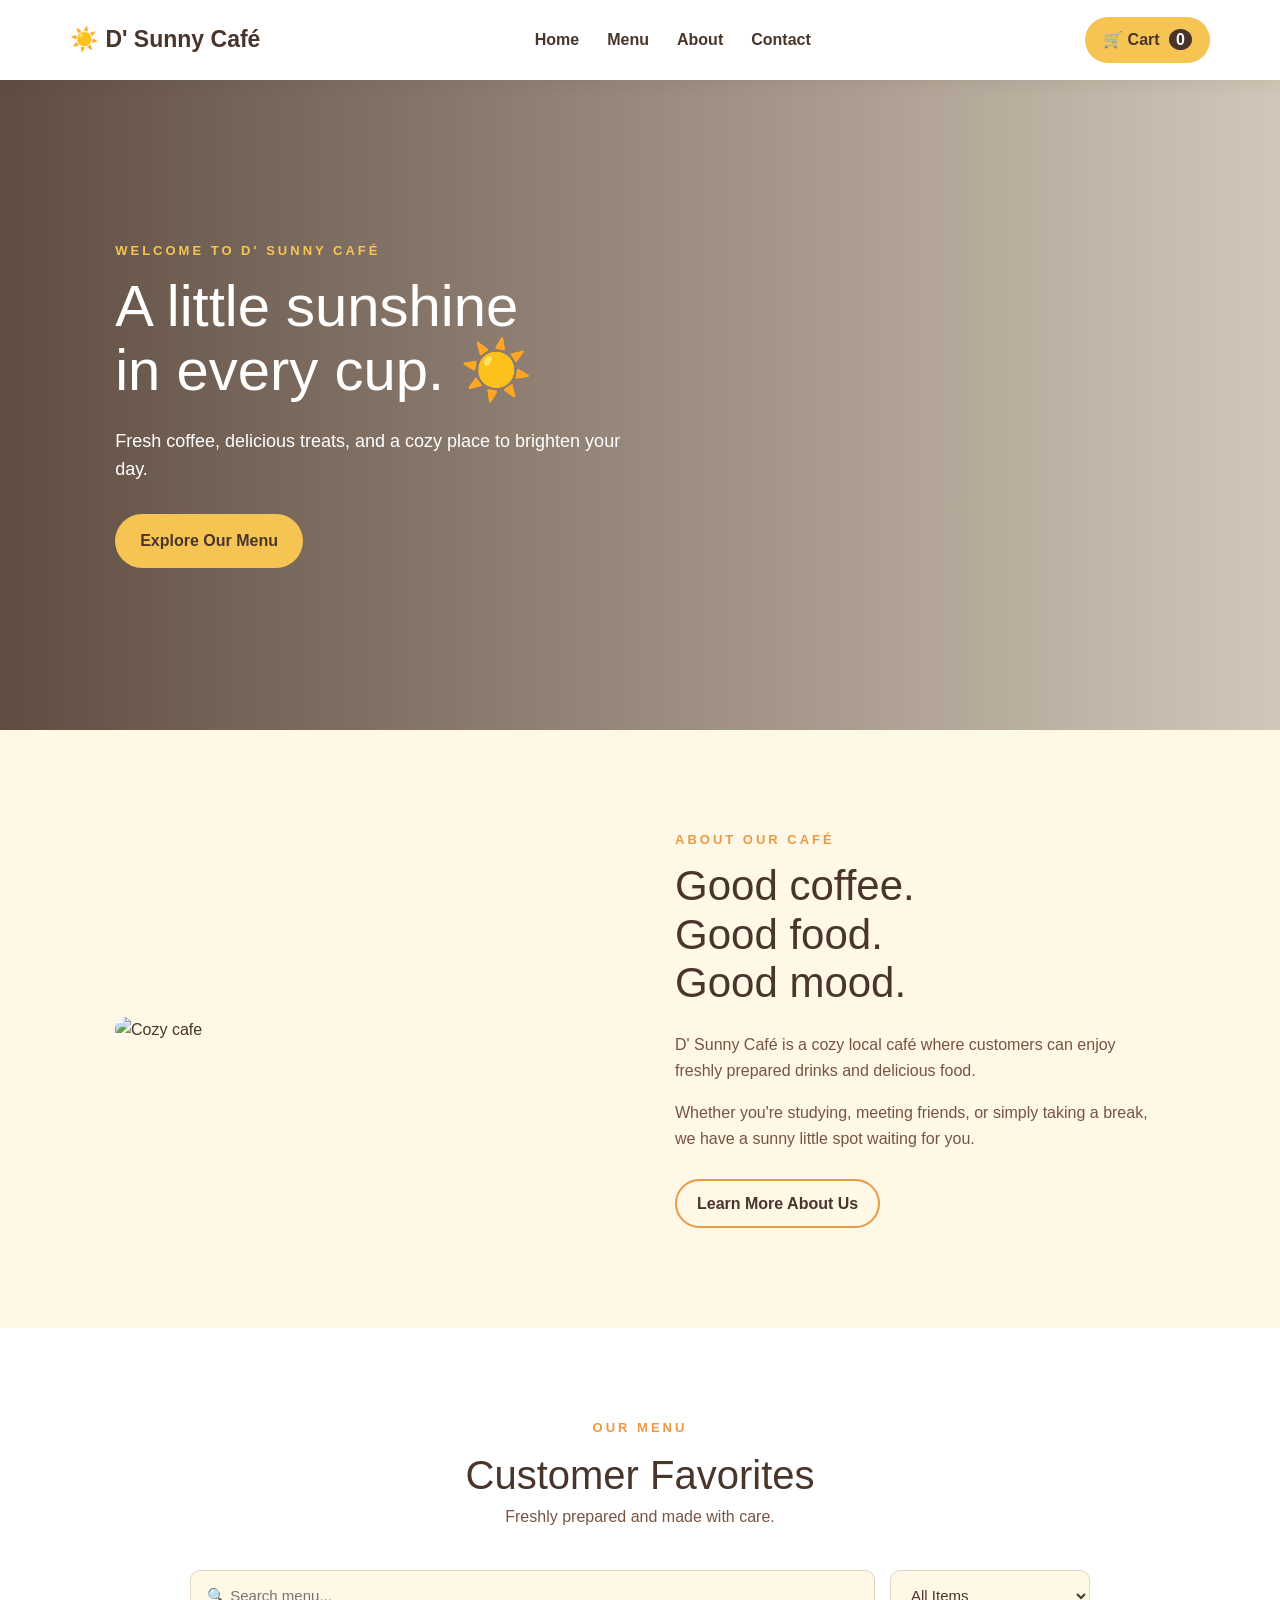
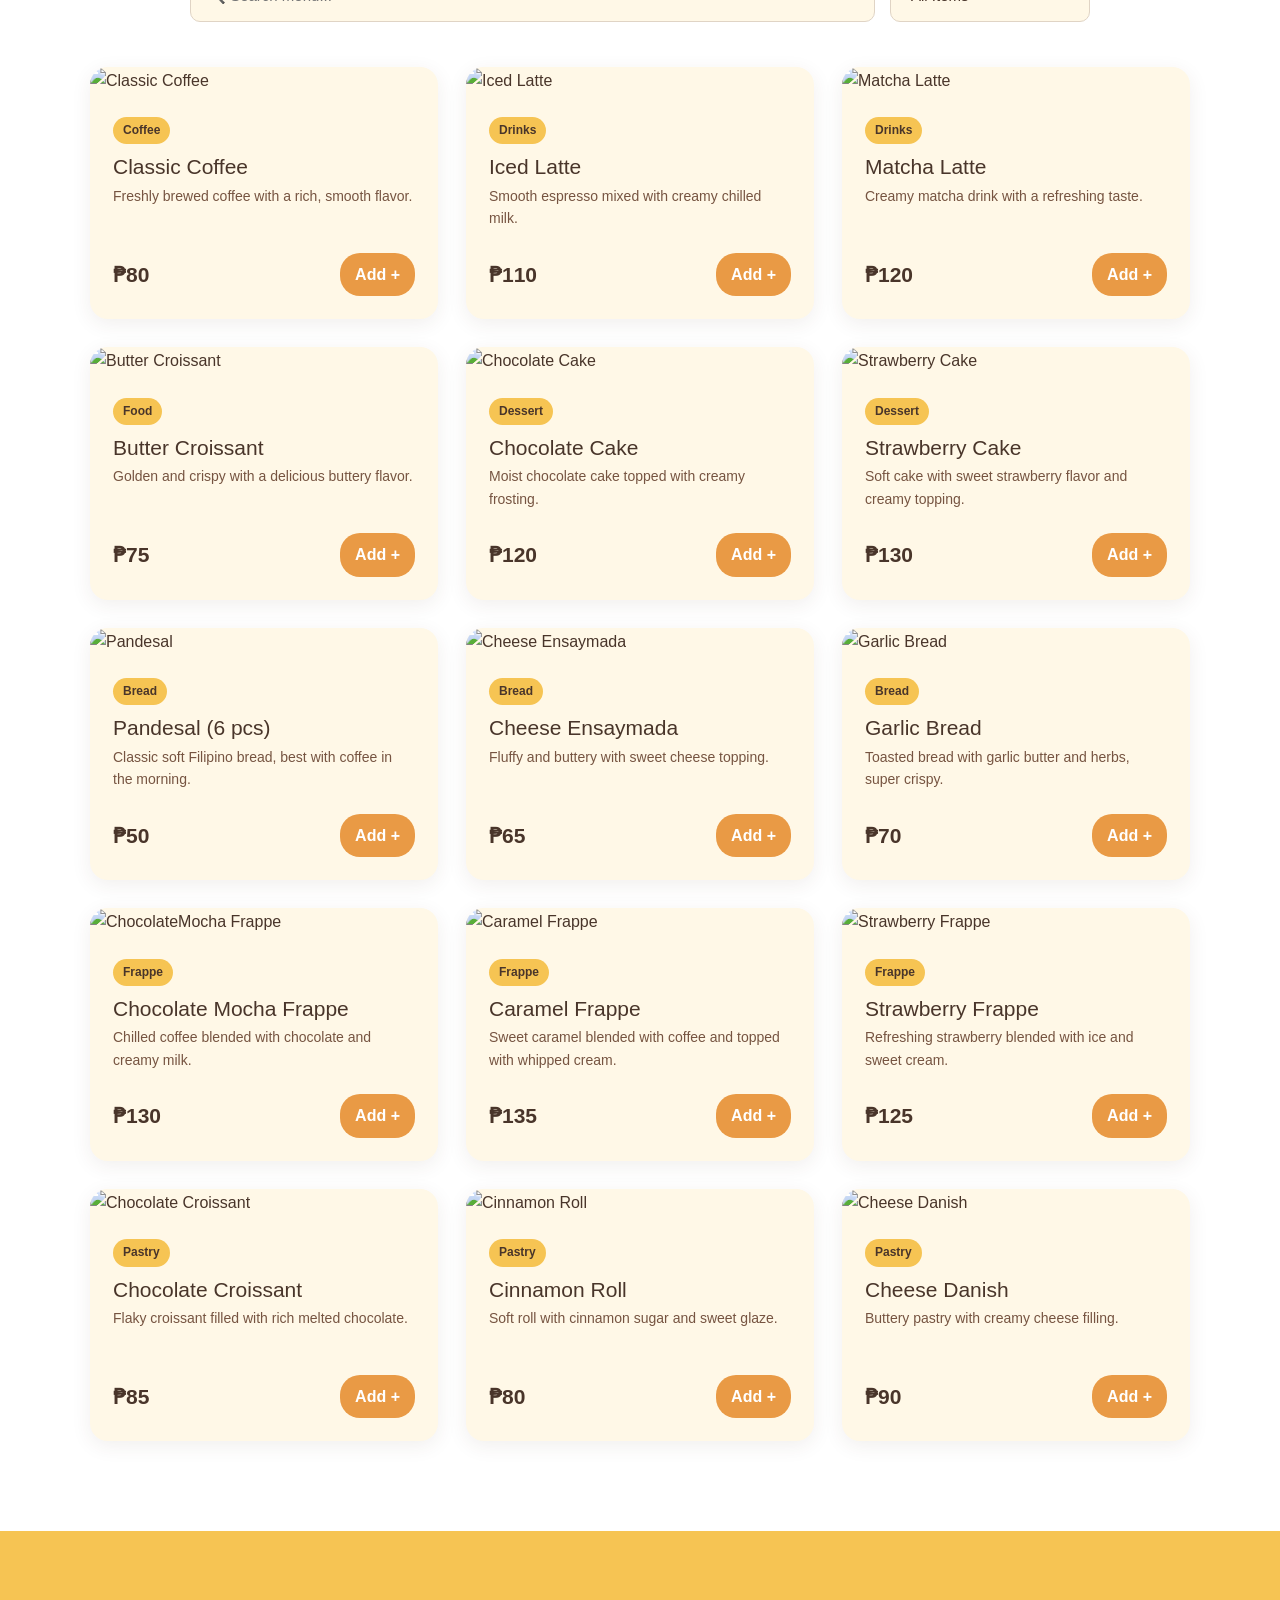
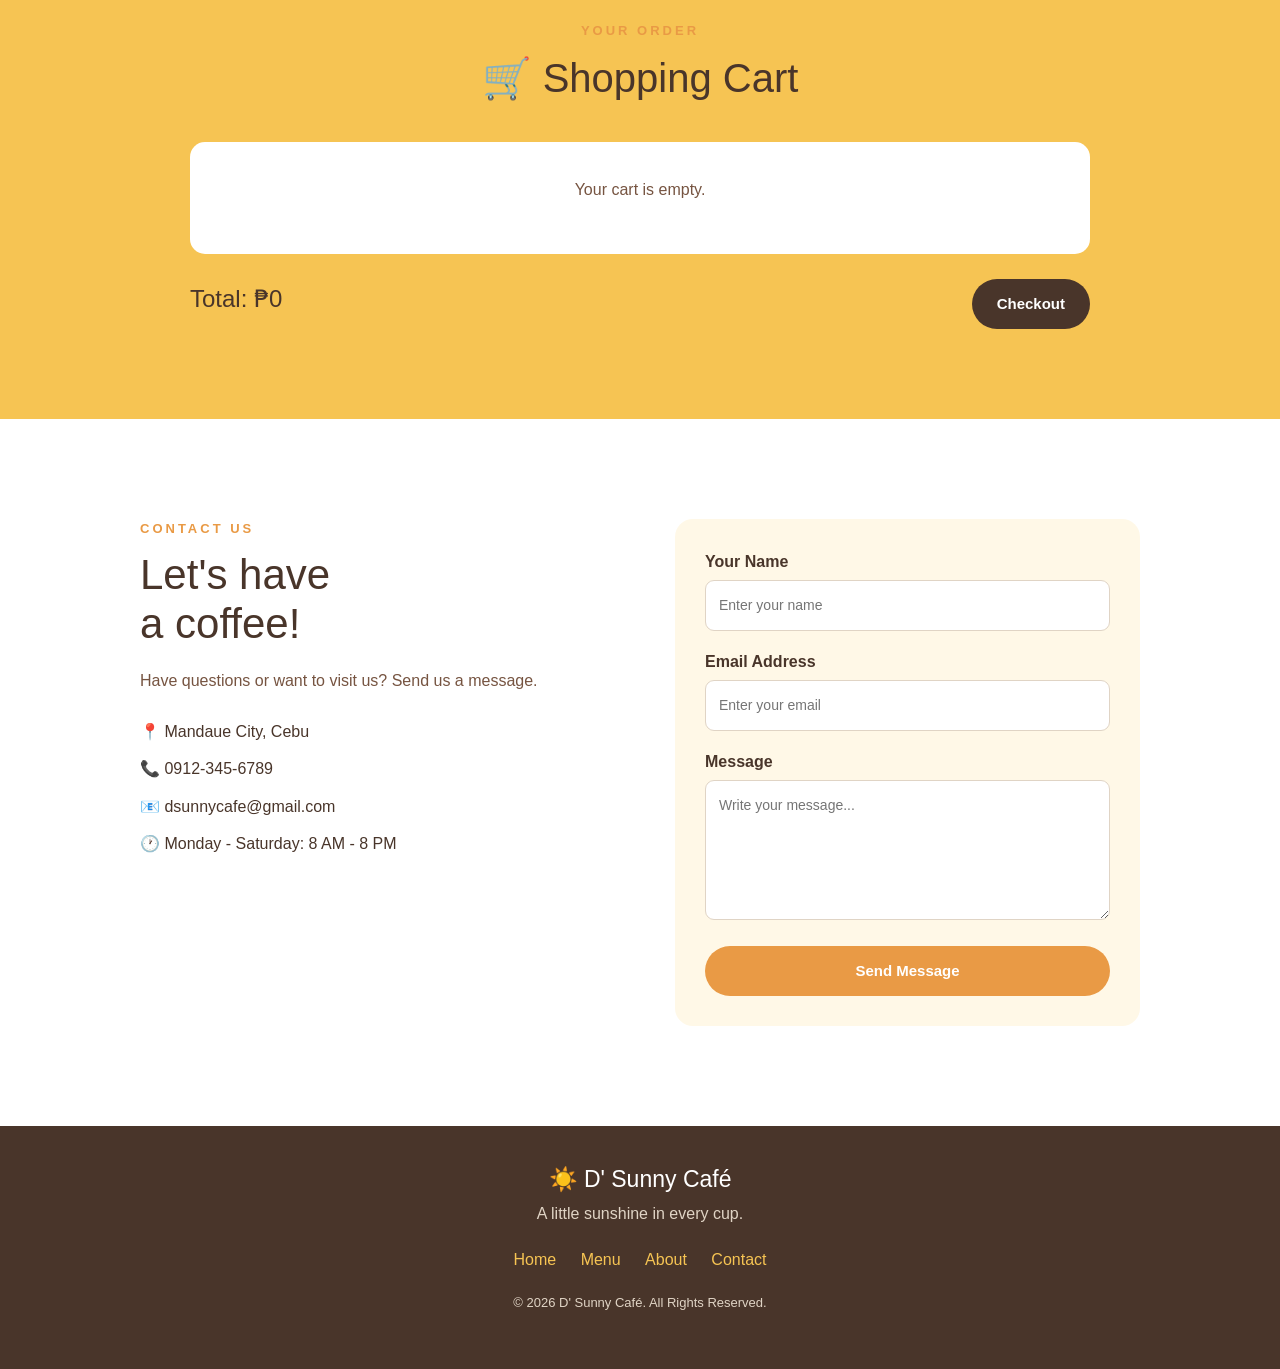
==== commit 303d7a28: "Fix the pandesal image" ====
--- a/index.html
+++ b/index.html
@@ -469,7 +469,7 @@
 
             <!-- PRODUCT 7 - BREAD -->
             <div class="product-card" data-name="Pandesal (6 pcs)" data-category="bread">
-                <img src="https://images.unsplash.com/photo-1549931319-a545dcf3bc73?auto=format&fit=crop&w=700&q=85" alt="Pandesal">
+                <img src="https://t4.ftcdn.net/jpg/02/94/58/79/240_F_294587907_fm4hypKaLQGkZqukjBBDnLuL5HfcTahy.jpg" alt="Pandesal">
                 <div class="product-info">
                     <span class="category">Bread</span>
                     <h3>Pandesal (6 pcs)</h3>
@@ -483,7 +483,8 @@
 
             <!-- PRODUCT 8 - BREAD -->
             <div class="product-card" data-name="Cheese Ensaymada" data-category="bread">
-                <img src="https://images.unsplash.com/photo-1509440159596-0249088772ff?auto=format&fit=crop&w=700&q=85" alt="Cheese Ensaymada">
+                <img src="https://t4.ftcdn.net/jpg/02/94/58/79/240_F_294587907_fm4hypKaLQGkZqukjBBDnLuL5HfcTahy.jpg" alt="Cheese Ensaymada">
+
                 <div class="product-info">
                     <span class="category">Bread</span>
                     <h3>Cheese Ensaymada</h3>
@@ -497,7 +498,7 @@
 
             <!-- PRODUCT 9 - BREAD -->
             <div class="product-card" data-name="Garlic Bread" data-category="bread">
-                <img src="https://images.unsplash.com/photo-1619531038897-deaff57a9df3?auto=format&fit=crop&w=700&q=85" alt="Garlic Bread">
+                <img src="https://images.unsplash.com/photo-1608198093002-ad4e005484ec?auto=format&fit=crop&w=700&q=85" alt="Garlic Bread">
                 <div class="product-info">
                     <span class="category">Bread</span>
                     <h3>Garlic Bread</h3>
@@ -510,11 +511,11 @@
             </div>
 
             <!-- PRODUCT 10 - FRAPPE -->
-            <div class="product-card" data-name="Mocha Frappe" data-category="frappe">
-                <img src="https://images.unsplash.com/photo-1461023058943-07fcbe16d735?auto=format&fit=crop&w=700&q=85" alt="Mocha Frappe">
+            <div class="product-card" data-name="ChocolateMocha Frappe" data-category="frappe">
+                <img src="https://media.istockphoto.com/id/2120823943/photo/chocolate-mocha-frappe-with-whipped-cream.jpg?s=612x612&w=0&k=20&c=0jHniCY9qnk4HL87n_C4fWf7Jpi5lV-25sL5vwhZsN0=" alt="ChocolateMocha Frappe"> 
                 <div class="product-info">
                     <span class="category">Frappe</span>
-                    <h3>Mocha Frappe</h3>
+                    <h3>Chocolate Mocha Frappe</h3>
                     <p>Chilled coffee blended with chocolate and creamy milk.</p>
                     <div class="product-bottom">
                         <strong>₱130</strong>
@@ -525,7 +526,7 @@
 
             <!-- PRODUCT 11 - FRAPPE -->
             <div class="product-card" data-name="Caramel Frappe" data-category="frappe">
-                <img src="https://images.unsplash.com/photo-1579954115545-a95591f28bfc?auto=format&fit=crop&w=700&q=85" alt="Caramel Frappe">
+                <img src="https://images.unsplash.com/photo-1461023058943-07fcbe16d735?auto=format&fit=crop&w=700&q=85" alt="Caramel Frappe">
                 <div class="product-info">
                     <span class="category">Frappe</span>
                     <h3>Caramel Frappe</h3>
@@ -539,7 +540,7 @@
 
             <!-- PRODUCT 12 - FRAPPE -->
             <div class="product-card" data-name="Strawberry Frappe" data-category="frappe">
-                <img src="https://images.unsplash.com/photo-1553530666-ba11a985da69?auto=format&fit=crop&w=700&q=85" alt="Strawberry Frappe">
+                <img src="https://images.unsplash.com/photo-1579954115545-a95591f28bfc?auto=format&fit=crop&w=700&q=85" alt="Strawberry Frappe"> 
                 <div class="product-info">
                     <span class="category">Frappe</span>
                     <h3>Strawberry Frappe</h3>
@@ -553,7 +554,7 @@
 
             <!-- PRODUCT 13 - PASTRY -->
             <div class="product-card" data-name="Chocolate Croissant" data-category="pastry">
-                <img src="https://images.unsplash.com/photo-1556911220-e15b29be8c8f?auto=format&fit=crop&w=700&q=85" alt="Chocolate Croissant">
+                <img src="https://images.unsplash.com/photo-1555507036-ab1f4038808a?auto=format&fit=crop&w=700&q=85" alt="Chocolate Croissant">
                 <div class="product-info">
                     <span class="category">Pastry</span>
                     <h3>Chocolate Croissant</h3>
@@ -581,7 +582,7 @@
 
             <!-- PRODUCT 15 - PASTRY -->
             <div class="product-card" data-name="Cheese Danish" data-category="pastry">
-                <img src="https://images.unsplash.com/photo-1555507036-ab1f4038808a?auto=format&fit=crop&w=700&q=85" alt="Cheese Danish">
+                <img src="https://images.unsplash.com/photo-1509440159596-0249088772ff?auto=format&fit=crop&w=700&q=85" alt="Cheese Danish">
                 <div class="product-info">
                     <span class="category">Pastry</span>
                     <h3>Cheese Danish</h3>
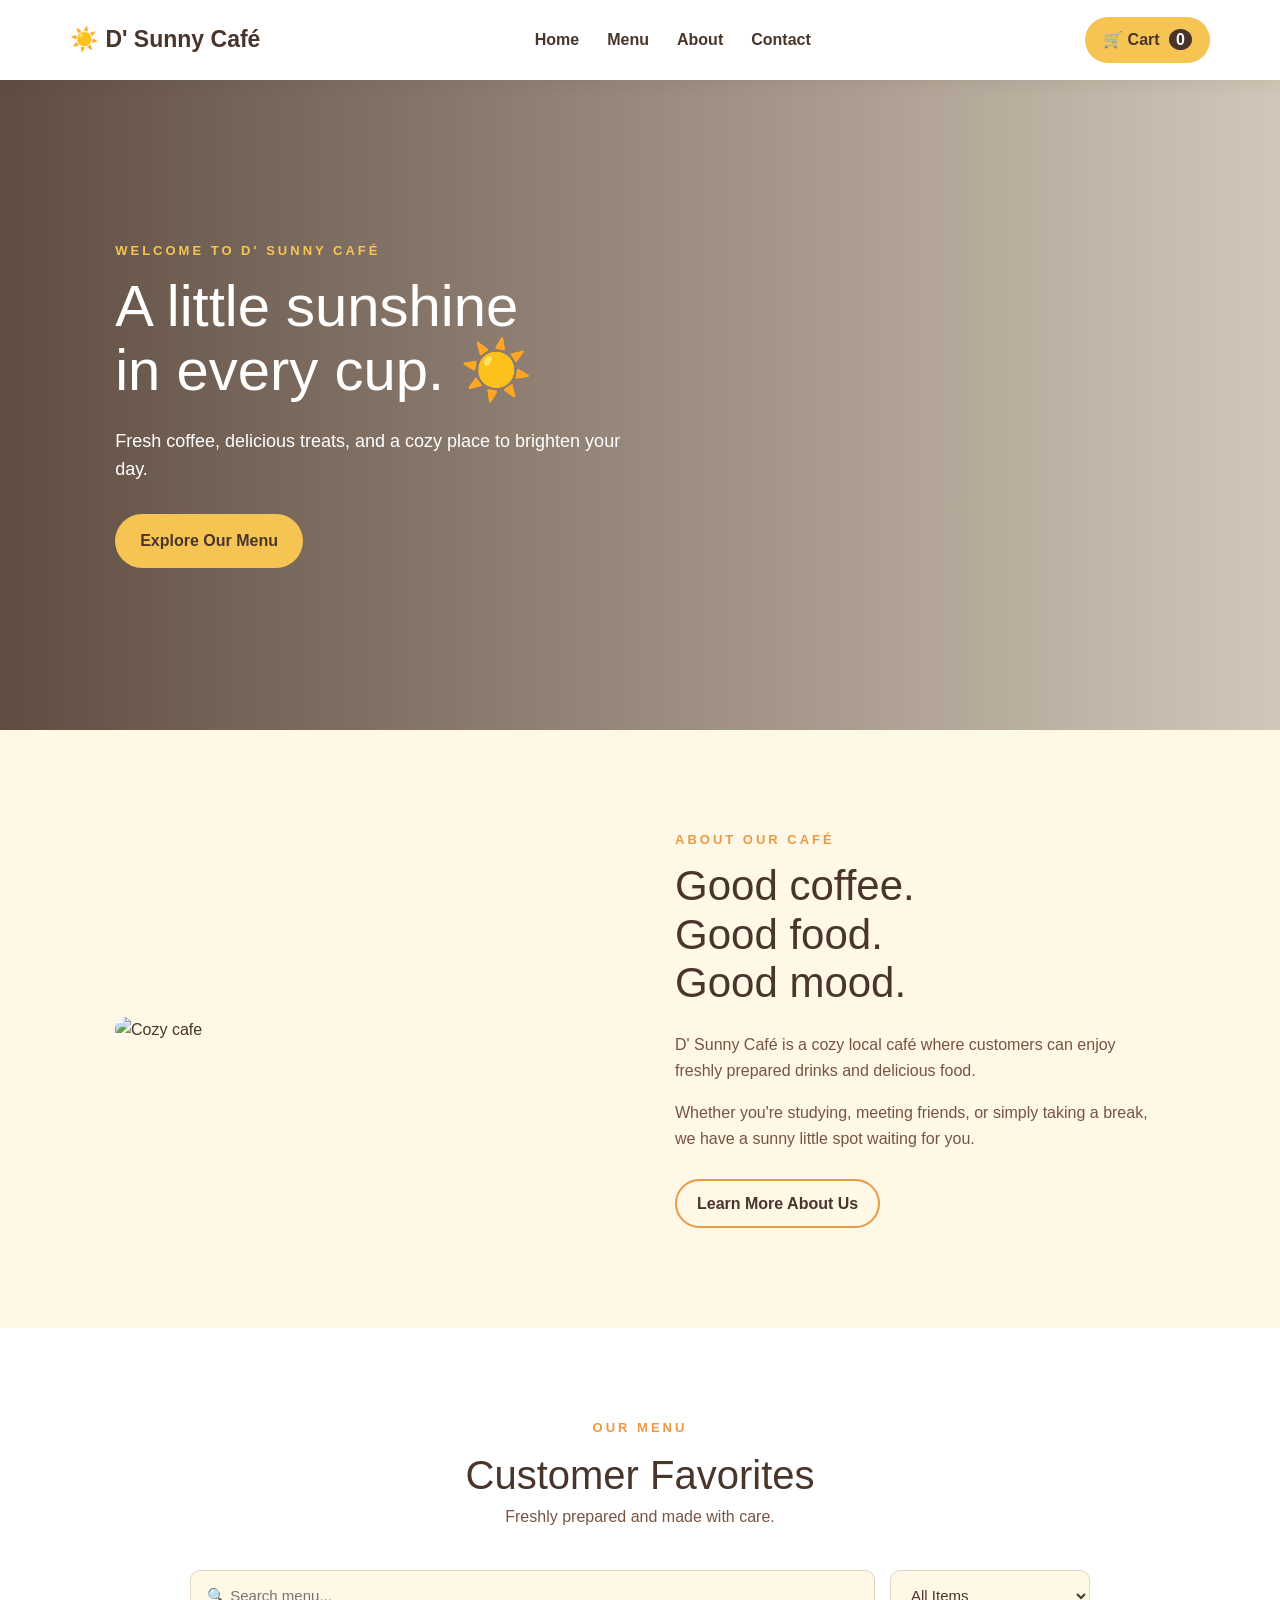
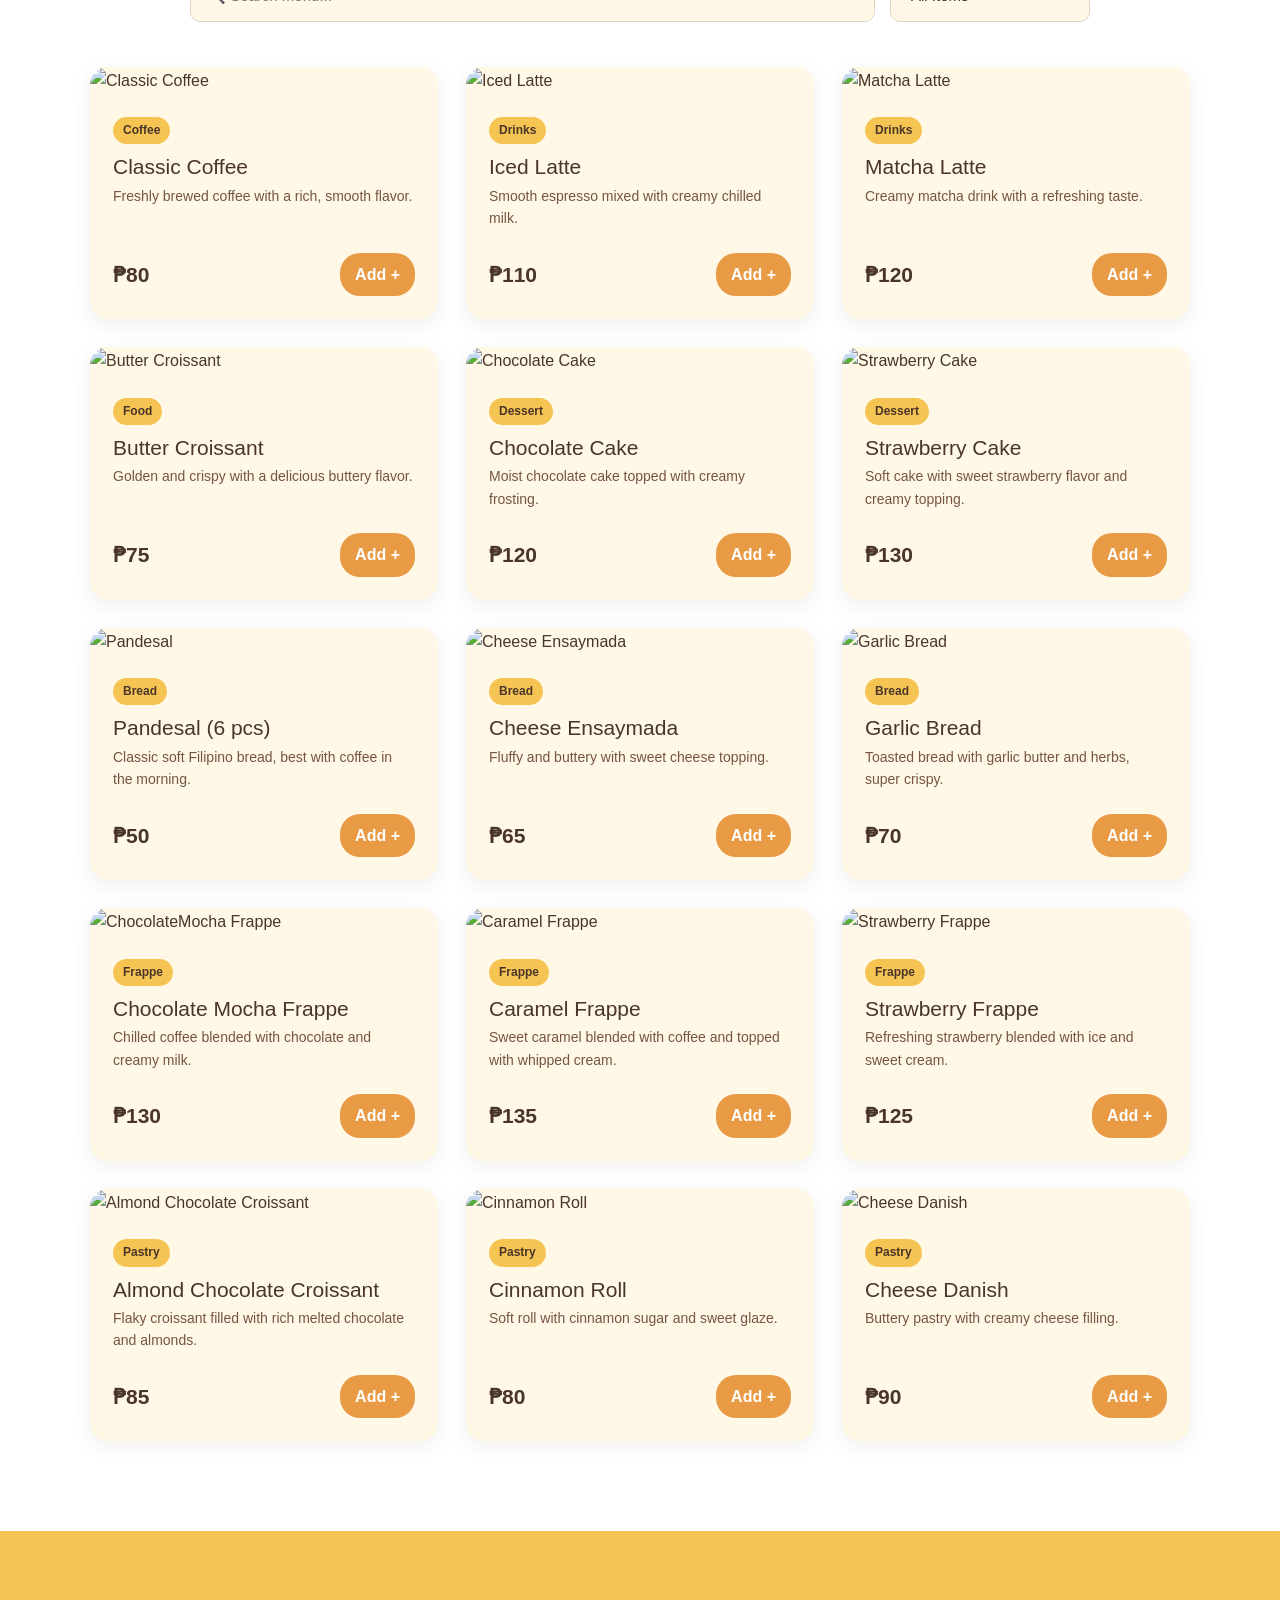
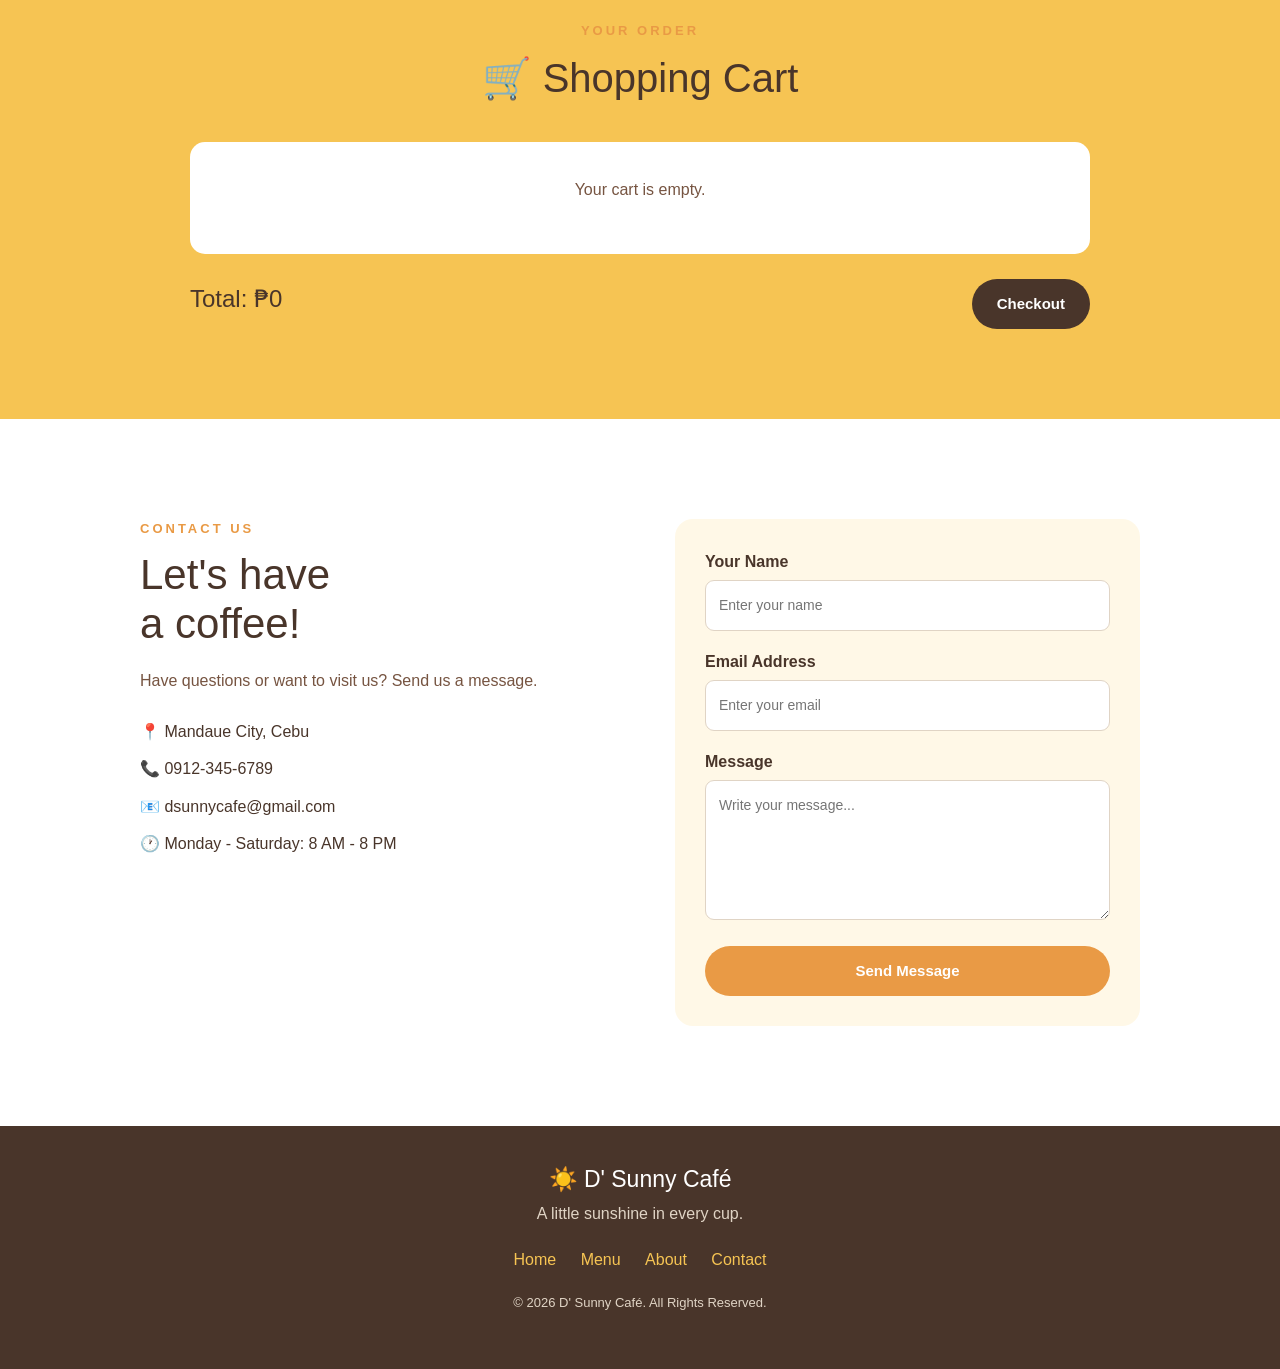
==== commit eddcbdf4: "fix the cheese danish image" ====
--- a/index.html
+++ b/index.html
@@ -483,7 +483,7 @@
 
             <!-- PRODUCT 8 - BREAD -->
             <div class="product-card" data-name="Cheese Ensaymada" data-category="bread">
-                <img src="https://t4.ftcdn.net/jpg/02/94/58/79/240_F_294587907_fm4hypKaLQGkZqukjBBDnLuL5HfcTahy.jpg" alt="Cheese Ensaymada">
+                <img src="https://www.foxyfolksy.com/wp-content/uploads/2015/10/ensaymada-recipe-11.jpg" alt="Cheese Ensaymada">
 
                 <div class="product-info">
                     <span class="category">Bread</span>
@@ -498,7 +498,7 @@
 
             <!-- PRODUCT 9 - BREAD -->
             <div class="product-card" data-name="Garlic Bread" data-category="bread">
-                <img src="https://images.unsplash.com/photo-1608198093002-ad4e005484ec?auto=format&fit=crop&w=700&q=85" alt="Garlic Bread">
+                <img src="https://www.allrecipes.com/thmb/1S7mF-tC89-HaKV_NvPK7bwsDtM=/750x0/filters:no_upscale():max_bytes(150000):strip_icc():format(webp)/21080-great-garlic-bread-DDMFS-4x3-e1c7b5c79fde4d629a9b7bce6c0702ed.jpg" alt="Garlic Bread">
                 <div class="product-info">
                     <span class="category">Bread</span>
                     <h3>Garlic Bread</h3>
@@ -553,15 +553,15 @@
             </div>
 
             <!-- PRODUCT 13 - PASTRY -->
-            <div class="product-card" data-name="Chocolate Croissant" data-category="pastry">
-                <img src="https://images.unsplash.com/photo-1555507036-ab1f4038808a?auto=format&fit=crop&w=700&q=85" alt="Chocolate Croissant">
+            <div class="product-card" data-name="Almond Chocolate Croissant" data-category="pastry">
+                <img src="https://mandelin.com/cdn/shop/articles/13_f196c6dc-951c-4df7-8251-c3a48acbd1db.jpg?v=1608585915&width=1400" alt="Almond Chocolate Croissant">
                 <div class="product-info">
                     <span class="category">Pastry</span>
-                    <h3>Chocolate Croissant</h3>
-                    <p>Flaky croissant filled with rich melted chocolate.</p>
+                    <h3>Almond Chocolate Croissant</h3>
+                    <p>Flaky croissant filled with rich melted chocolate and almonds.</p>
                     <div class="product-bottom">
                         <strong>₱85</strong>
-                        <button onclick="addToCart('Chocolate Croissant', 85)">Add +</button>
+                        <button onclick="addToCart('Almond Chocolate Croissant', 85)">Add +</button>
                     </div>
                 </div>
             </div>
